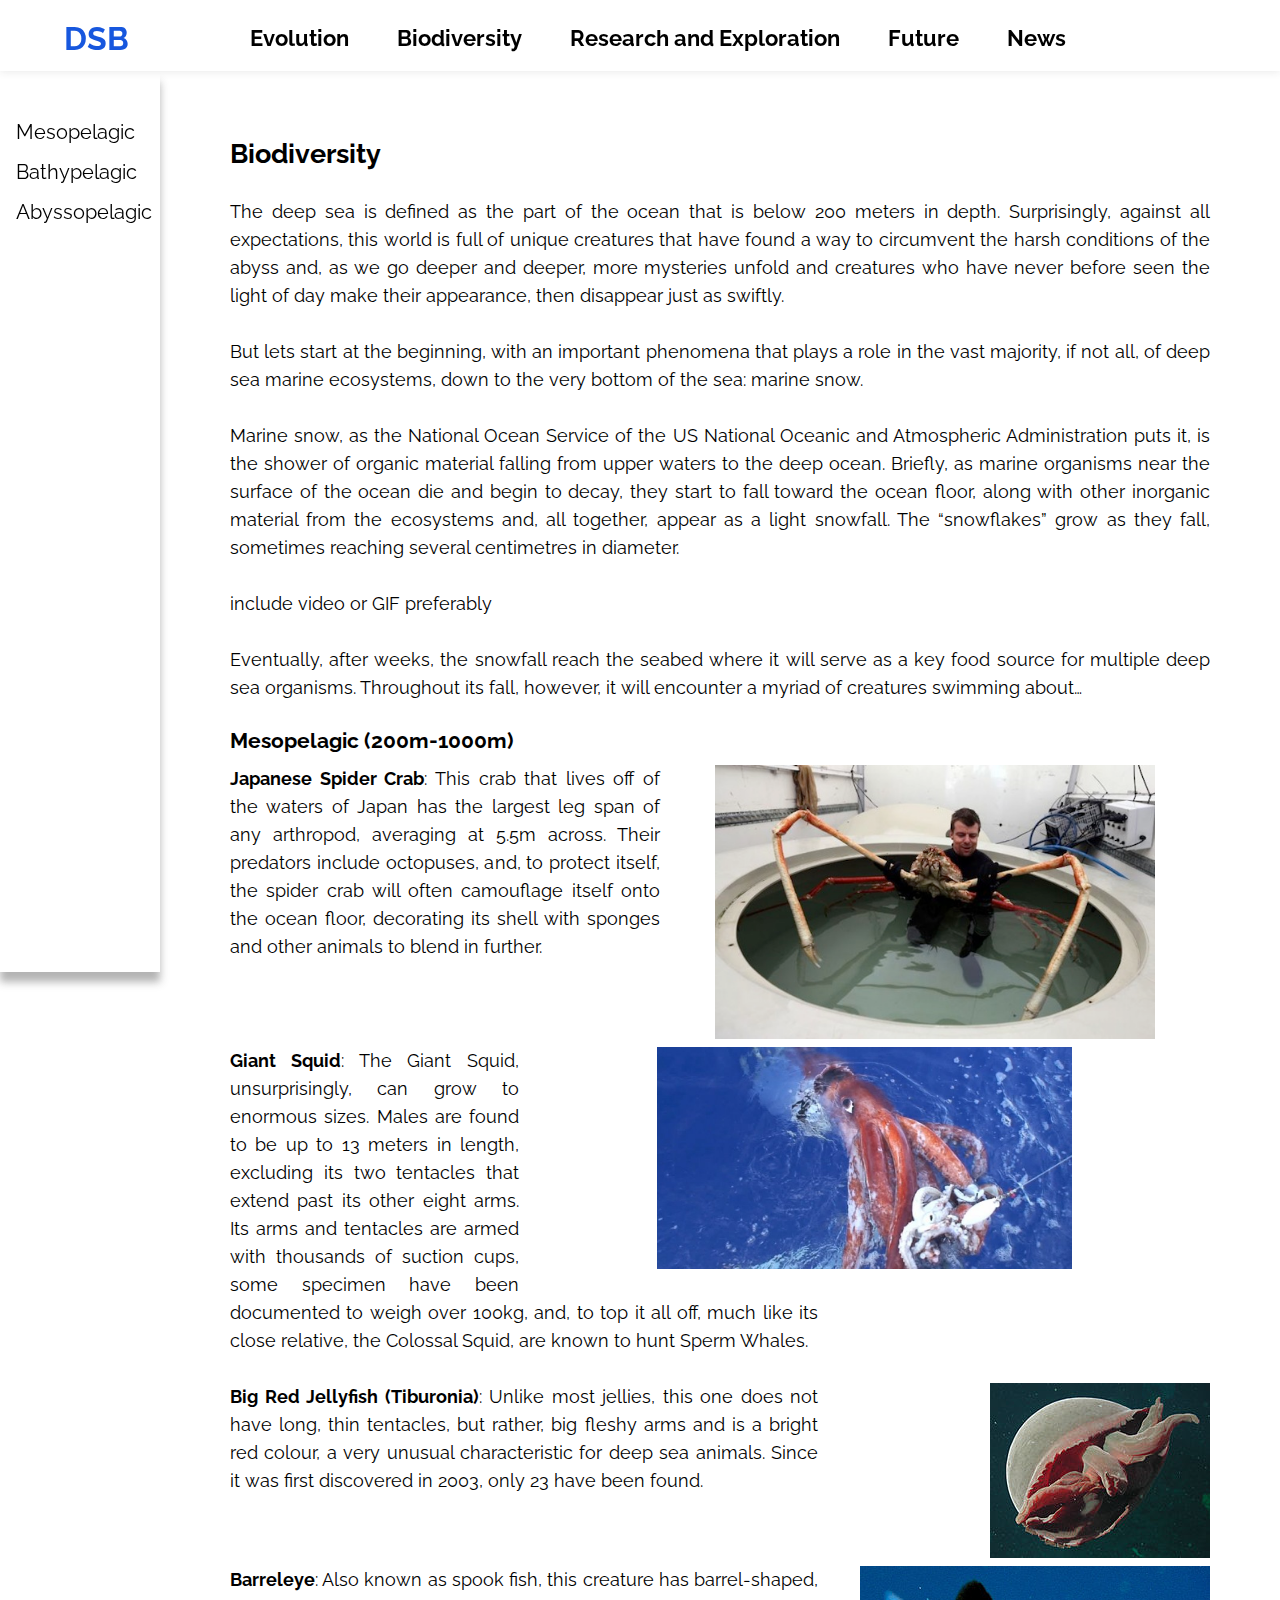
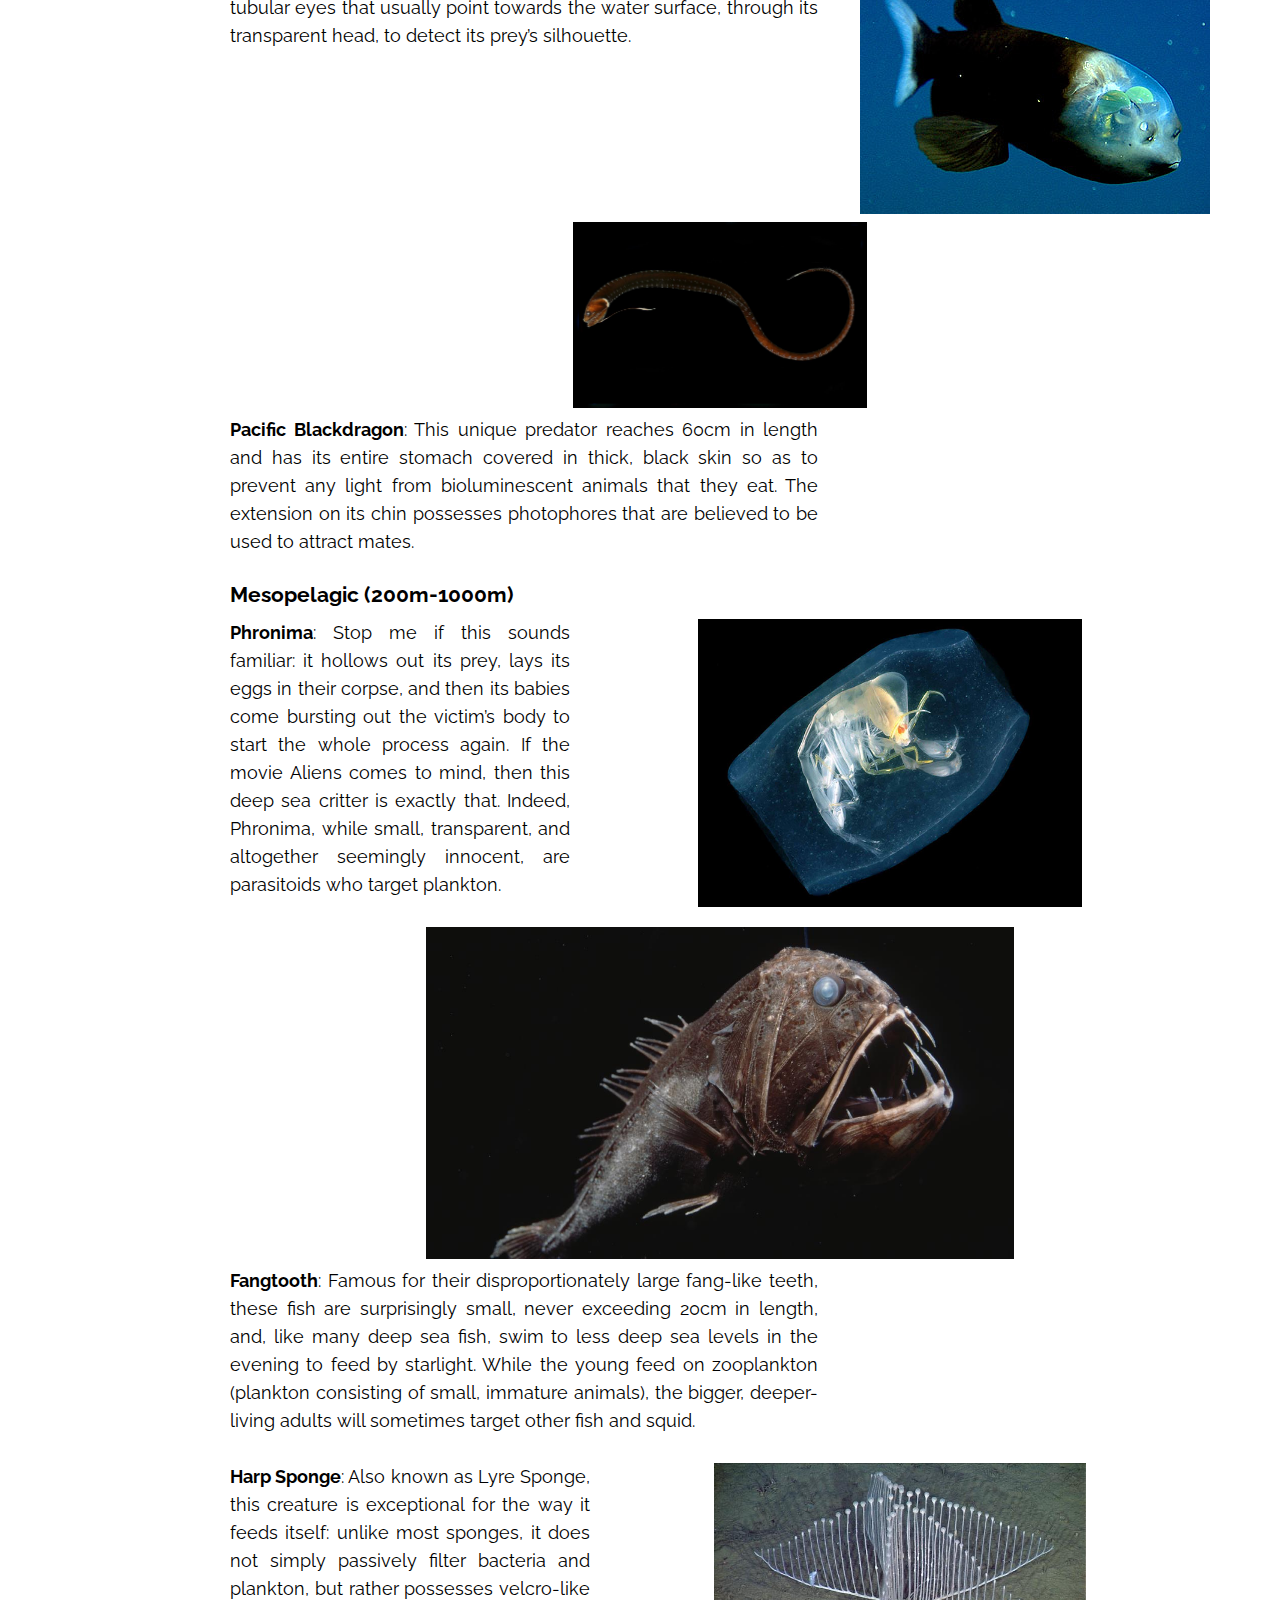
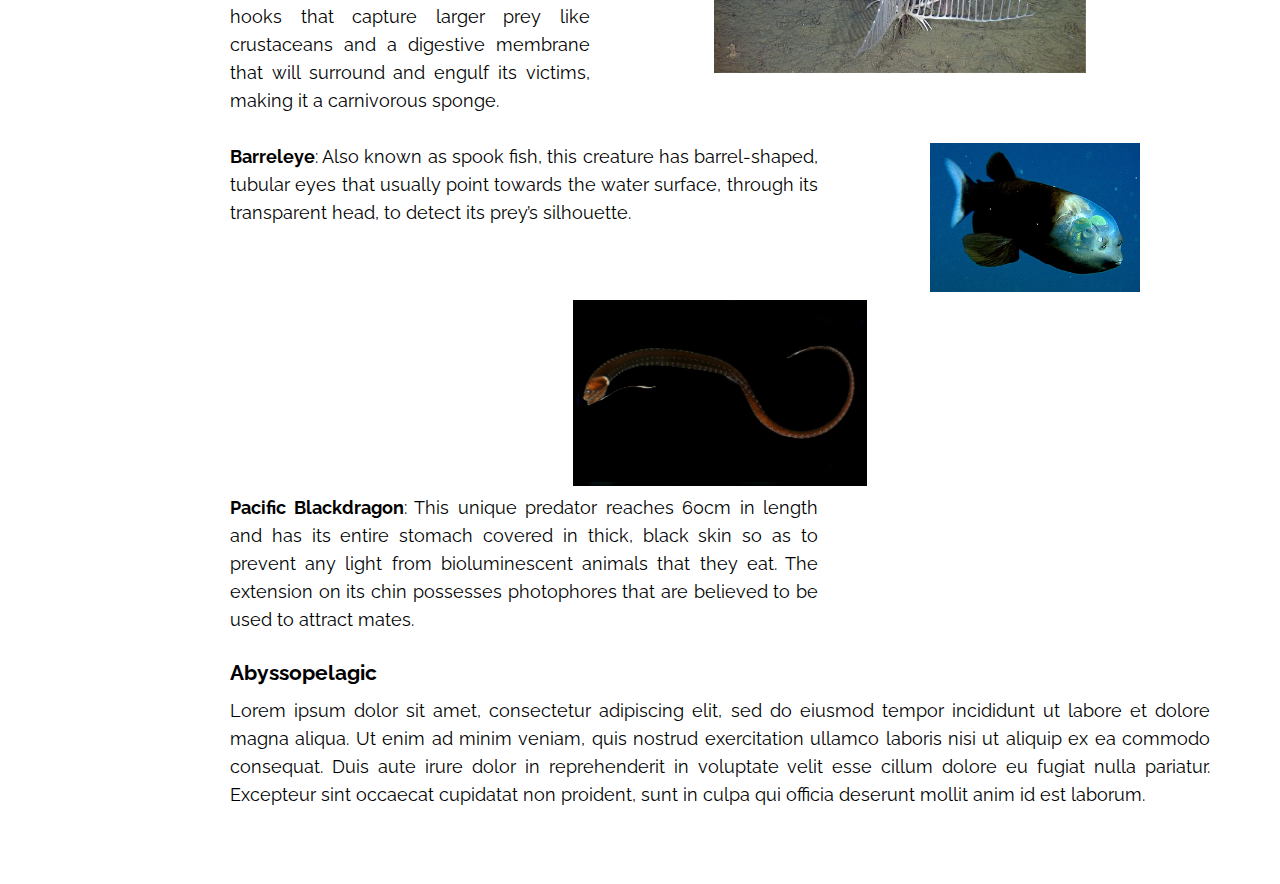
==== biod.html @ fdb51fa6 "Fix the width of the page content for Biodiversity" ====
<!doctype html>
<html>
  <head>
    <meta charset="utf-8"/>
    <link rel="stylesheet" href="styles/styles.css" />
    <script src="js/utilities.js"></script>
    <title>Biodiversity</title>
  </head>
  <body>
    <div class="default_tabs">
      <div class="inner">
        <header>
          <div class="default_title">
            <h1><a href="index.html">DSB</a></h1>
          </div>
          <nav>
            <ul class="header_elements">
              <li><a href="evolution.html">Evolution</a></li>
              <li><a href="biod.html">Biodiversity</a></li>
              <li><a href="research.html">Research and Exploration</a></li>
              <li><a href="future.html">Future</a></li>
              <li><a href="news.html">News</a></li>
            </ul>
          </nav>
        </header>
      </div>
    </div>
    <section class="page_content page_offset">
      <aside class="sidenav">
        <a href="#Mesopelagic">Mesopelagic</a>
        <a href="#Bathypelagic">Bathypelagic</a>
        <a href="#Abyssopelagic">Abyssopelagic</a>
      </aside>
      <article class="bubble">
        <div class="selected_title">
          <h2>Biodiversity</h2>
        </div>
        <p>
          The deep sea is defined as the part of the ocean that is below 200 meters
          in depth. Surprisingly, against all expectations, this world is full of
          unique creatures that have found a way to circumvent the harsh conditions
          of the abyss and, as we go deeper and deeper, more mysteries unfold and
          creatures who have never before seen the light of day make their appearance,
          then disappear just as swiftly.
        </p>
        <br />
        <p>
          But lets start at the beginning, with an important phenomena that plays
          a role in the vast majority, if not all, of deep sea marine ecosystems,
          down to the very bottom of the sea: marine snow.
        </p>
        <br />
        <p>
          Marine snow, as the National Ocean Service of the US National Oceanic and
          Atmospheric Administration puts it, is the shower of organic material
          falling from upper waters to the deep ocean. Briefly, as marine organisms
          near the surface of the ocean die and begin to decay, they start to fall
          toward the ocean floor, along with other inorganic material from the
          ecosystems and, all together, appear as a light snowfall. The “snowflakes”
          grow as they fall, sometimes reaching several centimetres in diameter.
        </p>
        <br />
        <p>
          include video or GIF preferably
        </p>
        <br />
        <p>
          Eventually, after weeks, the snowfall reach the seabed where it will
          serve as a key food source for multiple deep sea organisms. Throughout
          its fall, however, it will encounter a myriad of creatures swimming about…
        </p>
      </article>
      <article class="bubble">
        <h3 id="Mesopelagic">Mesopelagic (200m-1000m)</h3>
        <div>
          <figure class="img_right">
            <img src="content/Japanese_Spider_Crab1.jpg" alt="japanese spider crab" width="80%" height="80%"/>
          </figure>
          <p>
            <span class="animal_name">Japanese Spider Crab</span>: This crab that lives
            off of the waters of Japan has the largest leg span of any arthropod, averaging at 5.5m across. Their
            predators include octopuses, and, to protect itself, the spider crab will
            often camouflage itself onto the ocean floor, decorating its shell with
            sponges and other animals to blend in further.
          </p>
        </div>
        <br />
        <div class="clear_both">
          <figure class="img_right">
            <img src="content/Photo-3-full_0.jpg" alt="giant squid" width="60%" height="60%"/>
          </figure>
          <p>
            <span class="animal_name">Giant Squid</span>: The Giant Squid, unsurprisingly,
            can grow to enormous sizes. Males are found to be up to 13 meters in length, excluding its two tentacles
            that extend past its other eight arms. Its arms and tentacles are armed
            with thousands of suction cups, some specimen have been documented to weigh
            over 100kg, and, to top it all off, much like its close relative, the
            Colossal Squid, are known to hunt Sperm Whales.
          </p>
        </div>
        <br />
        <div class="clear_both">
          <figure class="img_right">
            <img src="content/220px-Tiburonia_granrojo-_noaa_expl0827.jpg" alt="big red jellyfish"/>
          </figure>
          <p>
            <span class="animal_name">Big Red Jellyfish (Tiburonia)</span>: Unlike most jellies,
            this one does not have long, thin tentacles, but rather, big fleshy arms and is a bright red colour,
            a very unusual characteristic for deep sea animals. Since it was first
            discovered in 2003, only 23 have been found.
          </p>
        </div>
        <br />
        <div class="clear_both">
          <figure class="img_right">
            <img src="content/barreleye1-350.jpg" alt="barreleye"/>
          </figure>
          <p>
            <span class="animal_name">Barreleye</span>: Also known as spook fish, this creature has barrel-shaped, tubular
            eyes that usually point towards the water surface, through its transparent
            head, to detect its prey’s silhouette.
          </p>
        </div>
        <br />
        <div class="clear_both">
          <figure class="img_right">
            <img src="content/blackdragon.jpg" alt="blackdragon" width="30%" height="30%"/>
          </figure>
          <p>
            <span class="animal_name">Pacific Blackdragon</span>: This unique predator reaches 60cm in length and has
            its entire stomach covered in thick, black skin so as to prevent any light
            from bioluminescent animals that they eat. The extension on its chin possesses
            photophores that are believed to be used to attract mates.
          </p>
        </div>
      </article>
      <article class="bubble clear_both">
        <h3 id="Mesopelagic">Mesopelagic (200m-1000m)</h3>
        <div>
          <figure class="img_right">
            <img src="content/pelagic-amphipod-phronima-008.jpg" alt="phronima" width="60%" height="60%"/>
          </figure>
          <p>
            <span class="animal_name">Phronima</span>: Stop me if this sounds familiar: it
            hollows out its prey, lays its eggs in their corpse, and then its babies come
            bursting out the victim’s body to start the whole process again. If the movie
            Aliens comes to mind, then this deep sea critter is exactly that. Indeed, Phronima,
            while small, transparent, and altogether seemingly innocent, are parasitoids who
            target plankton.
          </p>
        </div>
        <br />
        <div class="clear_both">
          <figure class="img_right">
            <img src="content/fangtooth.jpg" alt="fangtooth" width="60%" height="60%"/>
          </figure>
          <p>
            <span class="animal_name">Fangtooth</span>: Famous for their disproportionately large
            fang-like teeth, these fish are surprisingly small, never exceeding 20cm in length, and,
            like many deep sea fish, swim to less deep sea levels in the evening to feed by starlight.
            While the young feed on zooplankton (plankton consisting of small, immature animals), the
            bigger, deeper-living adults will sometimes target other fish and squid.
          </p>
        </div>
        <br />
        <div class="clear_both">
          <figure class="img_right">
            <img src="content/07-chondrocladia-lyra-d-39740656.jpg" alt="harp sponge" width="60%" height="60%"/>
          </figure>
          <p>
            <span class="animal_name">Harp Sponge</span>: Also known as Lyre Sponge, this creature
            is exceptional for the way it feeds itself: unlike most sponges, it does not simply passively
            filter bacteria and plankton, but rather possesses velcro-like hooks that capture larger prey
            like crustaceans and a digestive membrane that will surround and engulf its victims, making
            it a carnivorous sponge.
          </p>
        </div>
        <br />
        <div class="clear_both">
          <figure class="img_right">
            <img src="content/barreleye1-350.jpg" alt="barreleye" width="60%" height="60%"/>
          </figure>
          <p>
            <span class="animal_name">Barreleye</span>: Also known as spook fish, this creature has barrel-shaped, tubular
            eyes that usually point towards the water surface, through its transparent
            head, to detect its prey’s silhouette.
          </p>
        </div>
        <br />
        <div class="clear_both">
          <figure class="img_right">
            <img src="content/blackdragon.jpg" alt="blackdragon" width="30%" height="30%"/>
          </figure>
          <p>
            <span class="animal_name">Pacific Blackdragon</span>: This unique predator reaches 60cm in length and has
            its entire stomach covered in thick, black skin so as to prevent any light
            from bioluminescent animals that they eat. The extension on its chin possesses
            photophores that are believed to be used to attract mates.
          </p>
        </div>
      </article>
      <article class="bubble">
        <h3 id="Abyssopelagic">Abyssopelagic</h3>
        <p>
          Lorem ipsum dolor sit amet, consectetur adipiscing elit, sed do eiusmod
          tempor incididunt ut labore et dolore magna aliqua. Ut enim ad minim veniam,
          quis nostrud exercitation ullamco laboris nisi ut aliquip ex ea commodo
          consequat. Duis aute irure dolor in reprehenderit in voluptate velit esse
          cillum dolore eu fugiat nulla pariatur. Excepteur sint occaecat cupidatat
          non proident, sunt in culpa qui officia deserunt mollit anim id est laborum.
        </p>
      </article>
    </section>
  </body>
</html>
---- styles/styles.css ----
@import url('https://fonts.googleapis.com/css?family=Raleway');
@import url('https://fonts.googleapis.com/css?family=Oswald');
@import url('https://fonts.googleapis.com/css?family=Gaegu');
/* Style sheet for index.html */
/* Should we use this selector? */
* {
  box-sizing: border-box;
  margin: 0;
  padding: 0;
}

article,aside,details,figcaption,figure,
footer,header,hgroup,menu,nav,section {
   display:block;
}

html, body {
  height: 100%;
}

body {
  min-height: 100%;
  /*linear gradient for illusion of sea color*/

}

.intro {
  height: 800px;
  width: 100%;
  background-image: url("../content/ocean.jpg");
  background-size: cover;
}

.inner {
  padding: 20px 5%;
}

header {
  text-align: center;
  width: 100%;
}

nav li {
  display: inline;
  list-style: none;
  margin-right: 30px;
  font-family: Raleway;
  font-weight: bolder;
  font-size: 22px;
}

nav li a:visited {
  color: #000000;
}

nav li a {
  text-decoration: none;
  color: #000000;
  padding: 0 7px;
}

nav li a:hover {
  color: #1757de;
}

.content {
  text-align: center;
  height: 30%;
}

.content h1 {
  margin-left: auto;
  margin-right: auto;
  /*margin-top: 515px;*/
  font-size: 60px;
  font-family: Oswald;
  color: #f2f2f2;
  border: 5px solid #f2f2f2;
  box-sizing: border-box;
  border-radius: 20px;
  width: 600px;
  padding-bottom: 10px;
}

.title {
  margin-top: 500px;
}

.page_content {
  line-height: 28px;
  font-size: 18px;
  font-family: Raleway;
  max-width: 1020px;
  min-width: 500px;
  width: 80%;
  padding: 50px 20px;
  top: 10%;
  position: relative;
  z-index: 1;
}

.page_middle {
  margin-left: auto;
  margin-right: auto;
}

.page_offset {
  margin-left: auto;
  margin-right: auto;
  left: 80px;
}

header nav {
  padding-top: 5px;
}

.slide_button {
  font-size: 32px;
  font-family: Gaegu;
  background: none;
  border: none;
  padding: 3px;
}

#current_img {
  height: 400px;
  position: relative;
  text-align: center;
  margin-bottom: 20px;
  margin-top: 50px;
}

#slide_button_wrapper {
  position: relative;
  text-align: center;
  margin-bottom: 20px;
}

#lorem {
  float: left;
  width: 62%;
  padding-right: 50px;
}

#img_placeholder {
  float: left;
}

#img_placeholder img {
  width: 200px;
  height: 200px;
}

#shark_article {
  float: left;
  margin-bottom: 50px;
}


.clear_line {
  clear: both;
  margin-top: 50px;
  margin-bottom: 20px;
}

.column {
  float: left;
  width: 30%;
  margin: 10px 10px 20px 10px;
}

footer {
  background-color: blue;
  background-color: rgba(10, 89, 136, 0.85);
  clear: both;
  color: white;
  margin-top: 50px;
  padding-bottom: 30px;
  padding-top: 30px;
  text-align: center;
}

.default_tabs {
  /*Gradients*/
  /*background: linear-gradient(141deg, #0fb8ad 0%, #1fc8db 51%, #2cb5e8 75%);*/
  /*background: linear-gradient(to bottom right, #0f9dbe, #163db9);*/
  box-shadow: 0 1px 8px rgba(51,51,51,0.1);
  overflow: hidden;
  background-color: #ffffff;
  position: fixed; /* Set the navbar to fixed position */
  top: 0; /* Position the navbar at the top of the page */
  width: 100%;
  z-index: 2;
}

.default_title {
  float: left
}

.default_title a {
  font-family: Raleway;
  color: #1757de;
  text-decoration: none;
}

.selected_title {
  padding-bottom: 30px;
}

.bubble {
  padding-bottom: 25px;
}

.bubble figure {
  text-align: center;
}

.bubble p {
  text-align: justify;
}

.img_bubble_3 {
  width: 33.33%;
}

.img_bubble {
  display: inline;
  padding-left: 30px;
}

.img_bubble img {
  padding-top: 15px;
}

.img_bubble_2 {
  width: 50%;
}

.images_container {
  width: 100%;
  margin-top: 20px;
  margin-bottom: 40px;
  text-align: center;
}

div.clear_both p {
  width: 60%;
}

.img_right {
  float: right;
}

.clear_both {
  clear: both;
}

.first_img_left {
  margin-left: 20%;
}

.img_wide {
  width: 100%;
  position: absolute;
  left: 0;
  height: 90%;
  min-height: 600px;
  min-width: 800px;
  margin-bottom: 150px;
  margin-top: 30px;
}

.sidenav {
  height: 100%; /* Full-height: remove this if you want "auto" height */
  width: 160px; /* Set the width of the sidebar */
  position: fixed; /* Fixed Sidebar (stay in place on scroll) */
  z-index: 0; /* Stay on top */
  top: 8%; /* Stay at the top */
  left: 0;
  overflow-x: hidden; /* Disable horizontal scroll */
  padding-top: 40px;
  box-shadow: 0 10px 8px rgba(51, 51, 51, 0.37);

}

.sidenav a {
    padding: 6px 8px 6px 16px;
    text-decoration: none;
    font-size: 20px;
    color: #000000;
    display: block;
    font-family: Raleway;
}

/* When you mouse over the navigation links, change their color */
.sidenav a:hover {
    color: #1757de;
}

/* On smaller screens, where height is less than 450px, change the style of the sidebar (less padding and a smaller font size) */
@media screen and (max-height: 450px) {
    .sidenav {padding-top: 15px;}
    .sidenav a {font-size: 18px;}
}

.bubble ul {
  padding-top: 10px;
  padding-left: 50px;
}

.bubble h3 {
  padding-bottom: 10px;
}

.animal_name {
  font-weight: bold;
}

.news_box {
  /*TODO*/
}

figcaption {
  font-size: 14px;
  text-align: center;
}
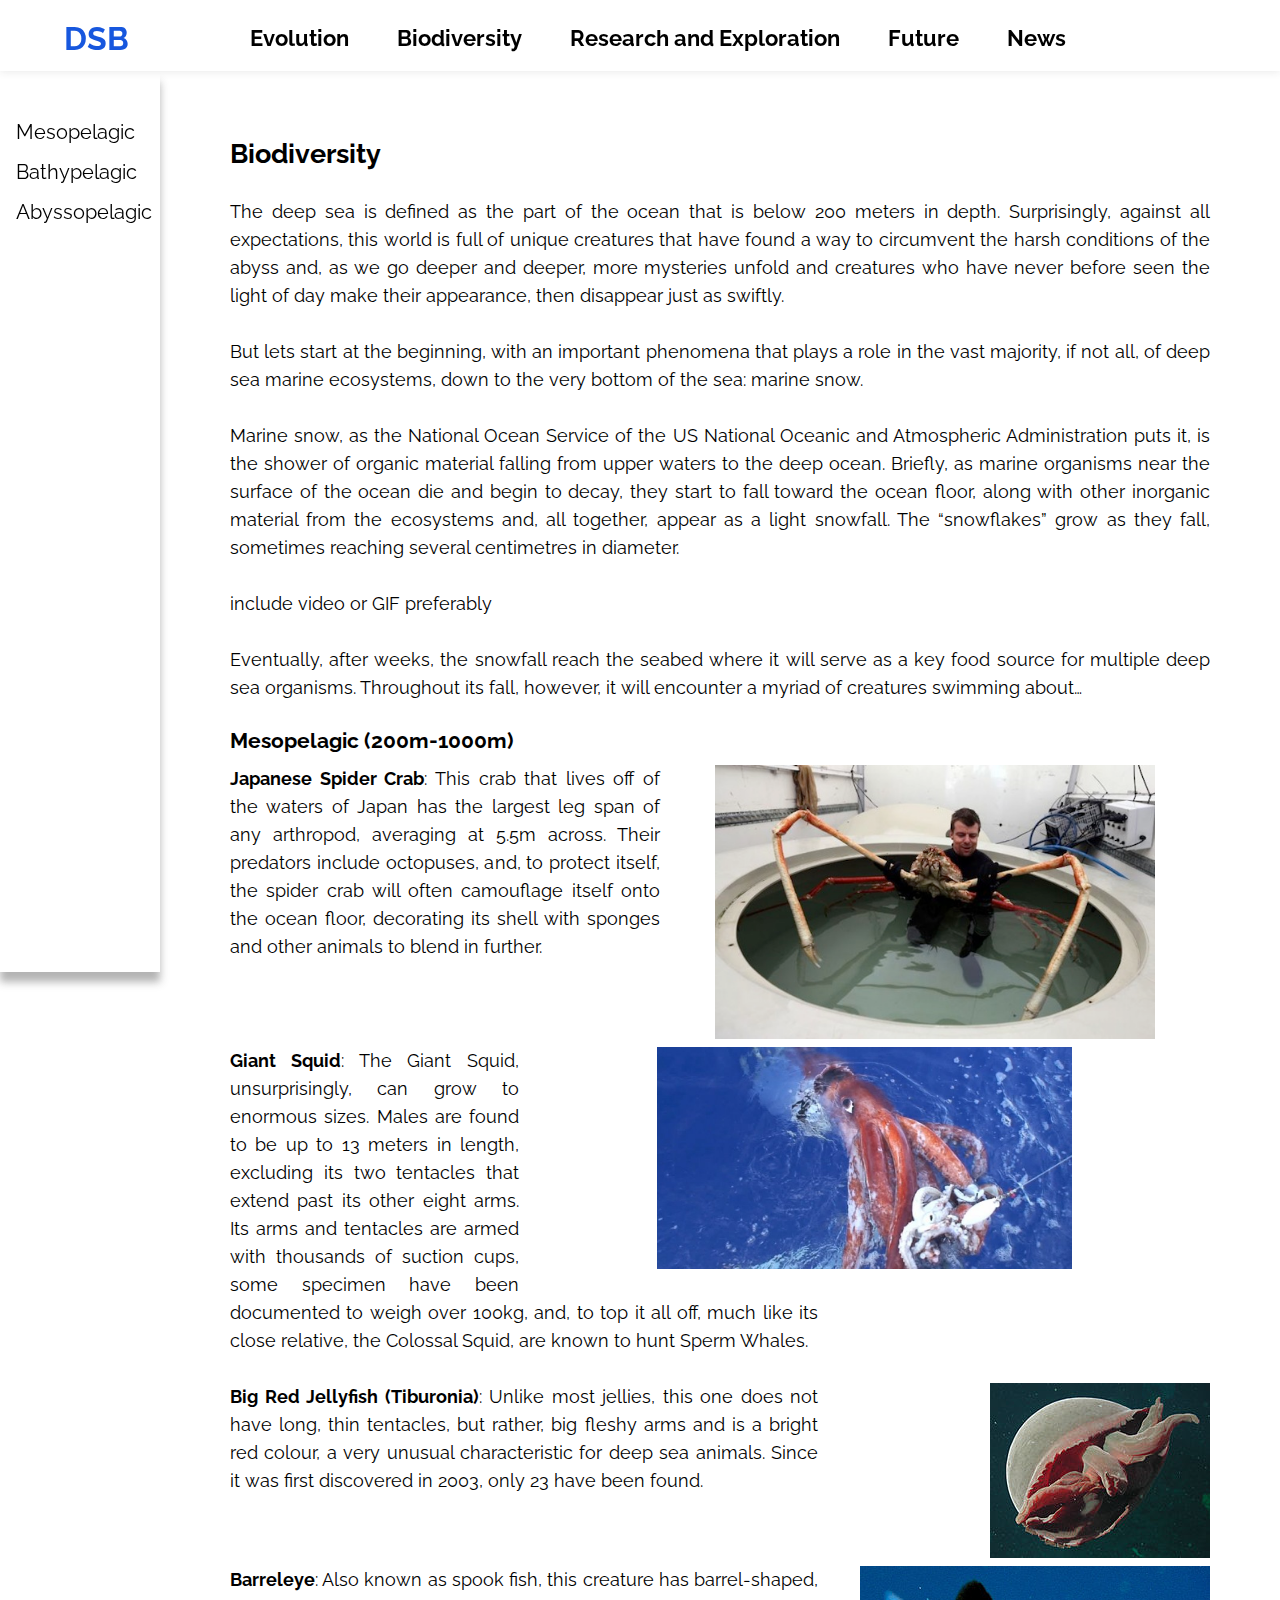
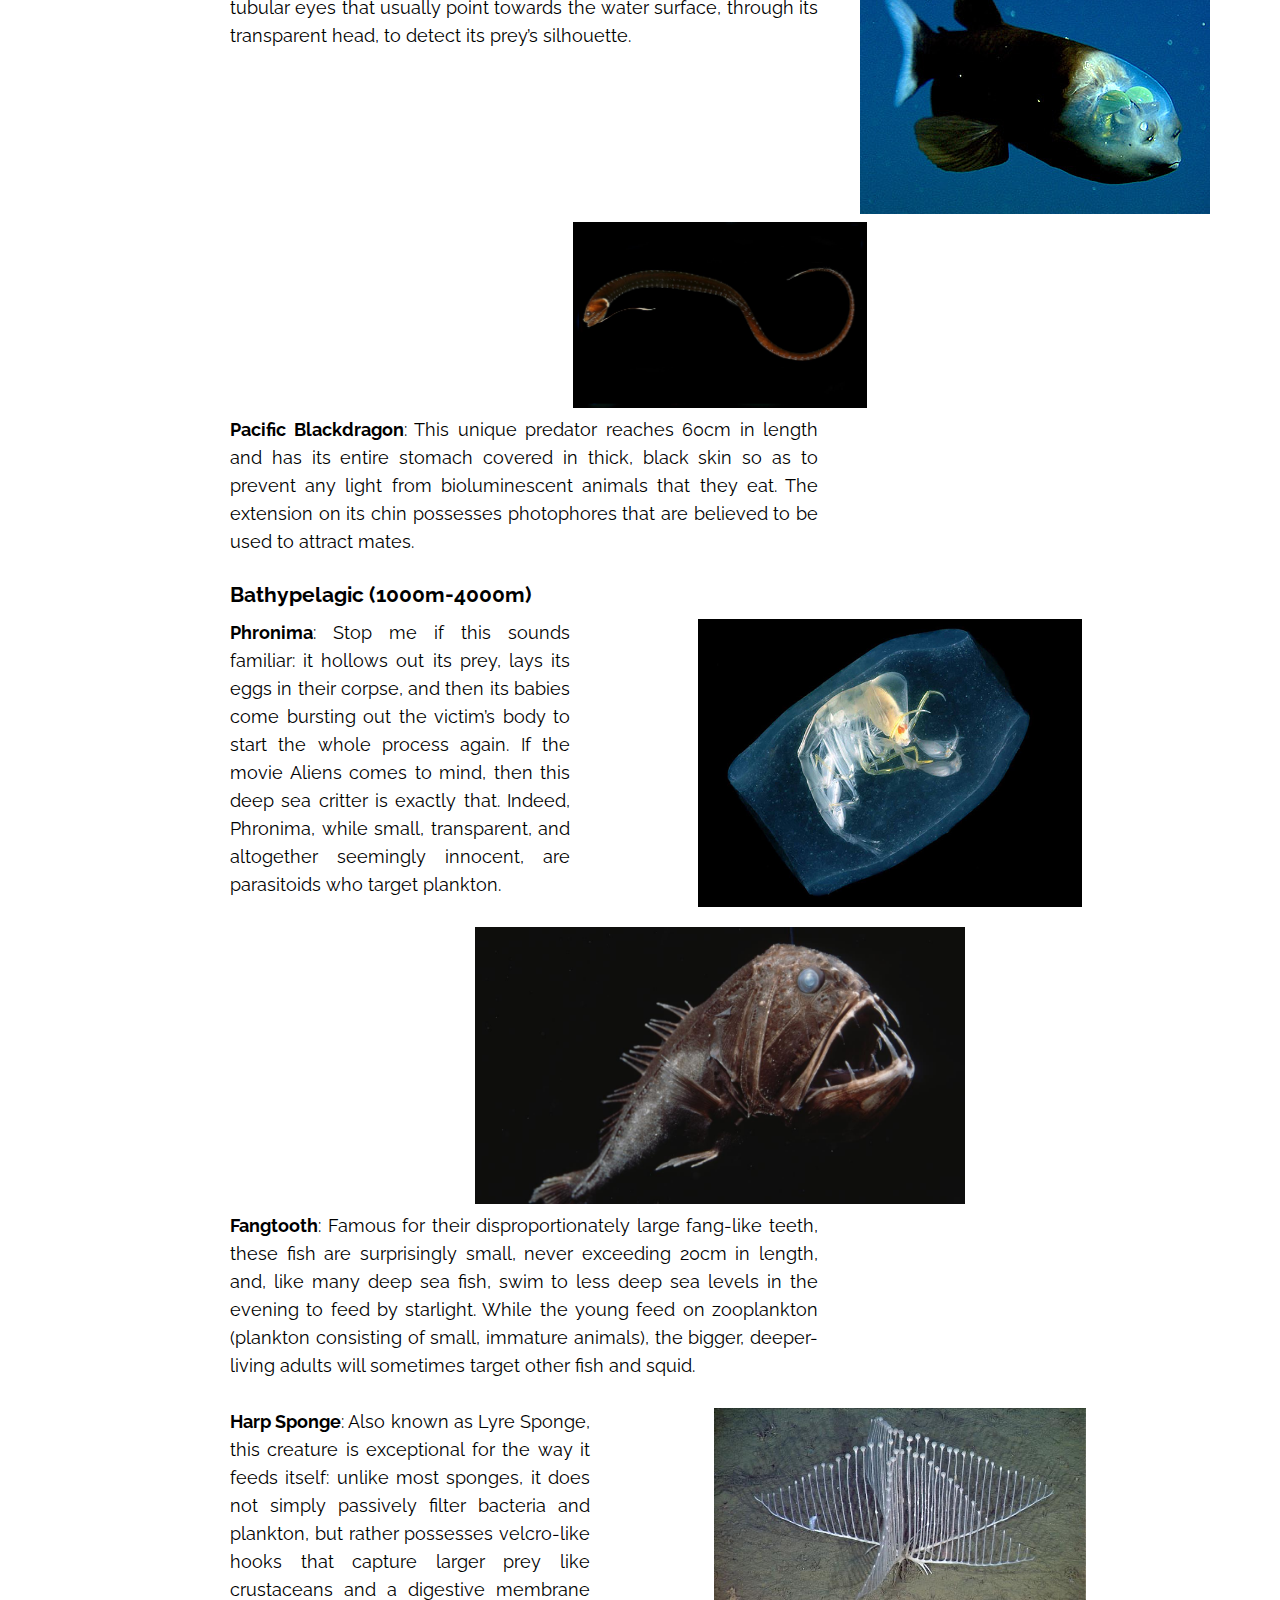
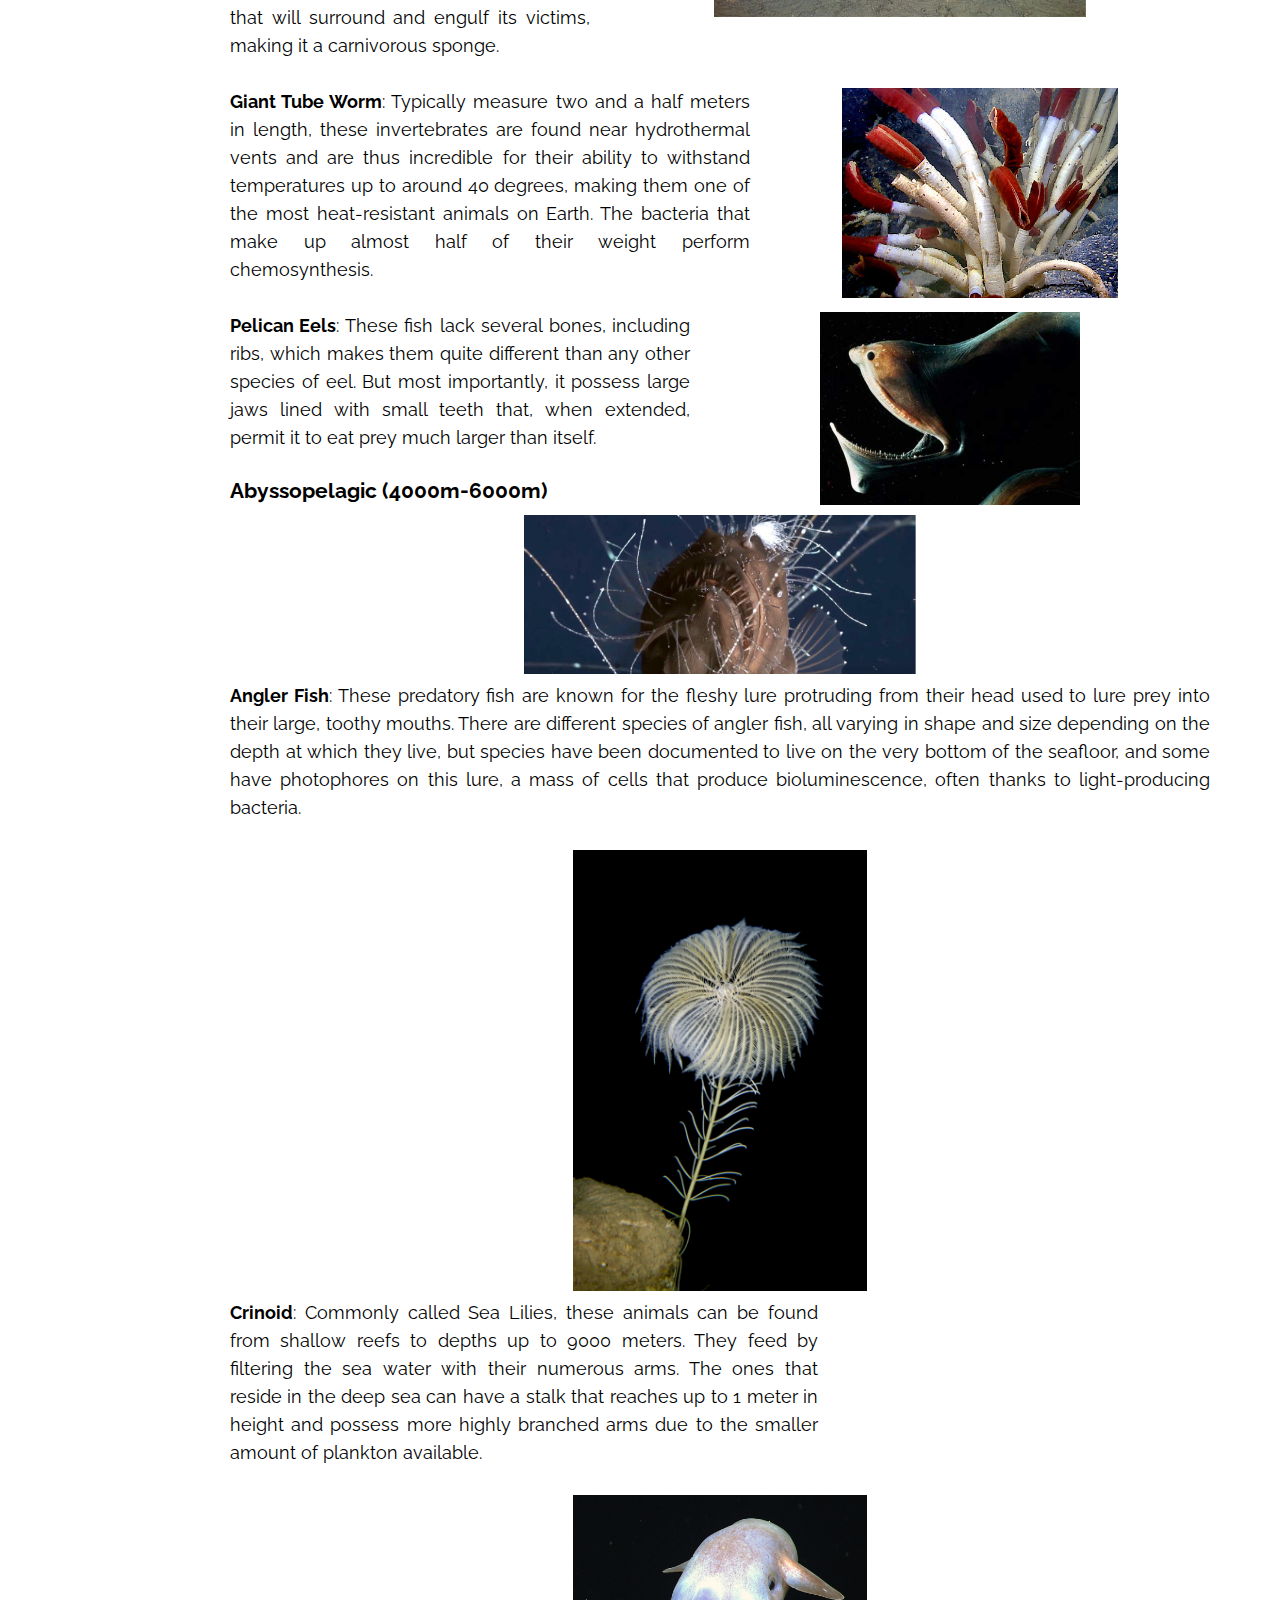
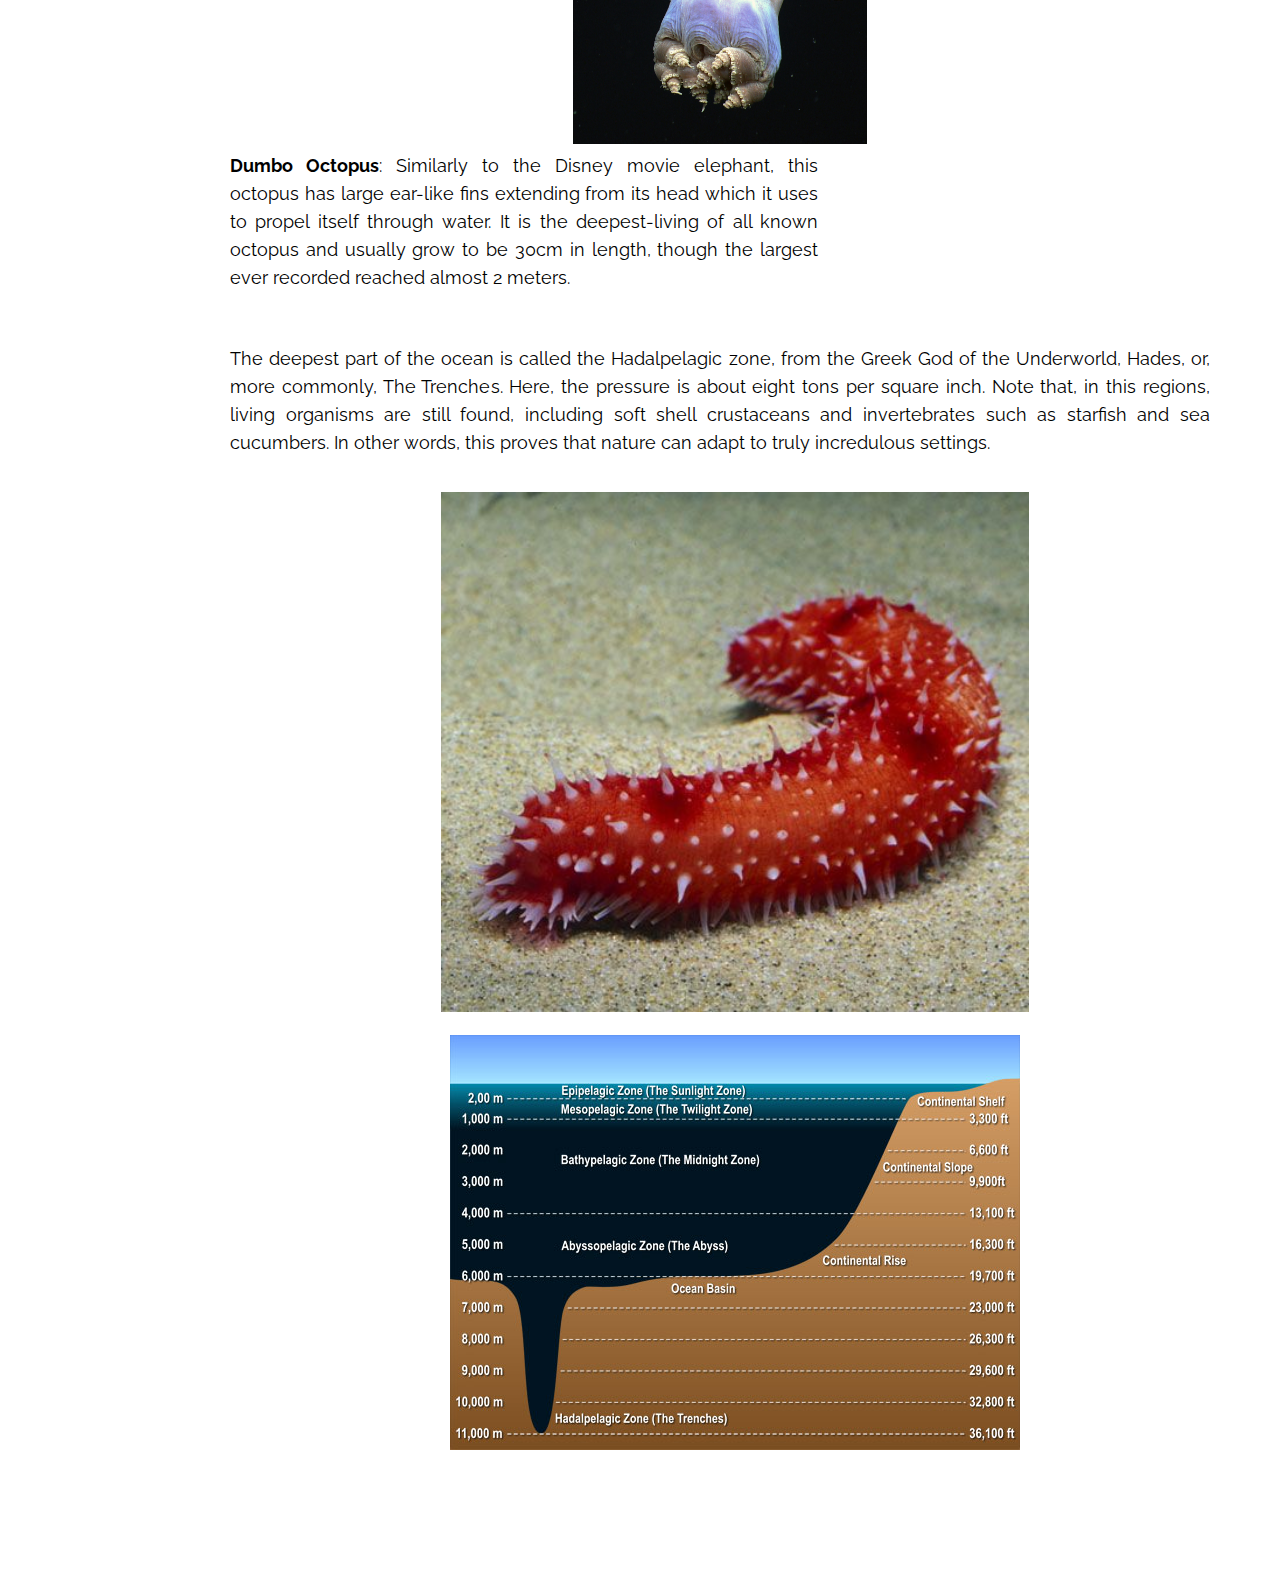
==== commit 3ac6e7a4: "Add rest of the content for the biodiversity page" ====
--- a/biod.html
+++ b/biod.html
@@ -135,7 +135,7 @@
         </div>
       </article>
       <article class="bubble clear_both">
-        <h3 id="Mesopelagic">Mesopelagic (200m-1000m)</h3>
+        <h3 id="Bathypelagic">Bathypelagic (1000m-4000m)</h3>
         <div>
           <figure class="img_right">
             <img src="content/pelagic-amphipod-phronima-008.jpg" alt="phronima" width="60%" height="60%"/>
@@ -152,7 +152,7 @@
         <br />
         <div class="clear_both">
           <figure class="img_right">
-            <img src="content/fangtooth.jpg" alt="fangtooth" width="60%" height="60%"/>
+            <img src="content/fangtooth.jpg" alt="fangtooth" width="50%" height="50%"/>
           </figure>
           <p>
             <span class="animal_name">Fangtooth</span>: Famous for their disproportionately large
@@ -178,37 +178,90 @@
         <br />
         <div class="clear_both">
           <figure class="img_right">
-            <img src="content/barreleye1-350.jpg" alt="barreleye" width="60%" height="60%"/>
-          </figure>
-          <p>
-            <span class="animal_name">Barreleye</span>: Also known as spook fish, this creature has barrel-shaped, tubular
-            eyes that usually point towards the water surface, through its transparent
-            head, to detect its prey’s silhouette.
-          </p>
-        </div>
-        <br />
-        <div class="clear_both">
-          <figure class="img_right">
-            <img src="content/blackdragon.jpg" alt="blackdragon" width="30%" height="30%"/>
-          </figure>
-          <p>
-            <span class="animal_name">Pacific Blackdragon</span>: This unique predator reaches 60cm in length and has
-            its entire stomach covered in thick, black skin so as to prevent any light
-            from bioluminescent animals that they eat. The extension on its chin possesses
-            photophores that are believed to be used to attract mates.
-          </p>
-        </div>
-      </article>
-      <article class="bubble">
-        <h3 id="Abyssopelagic">Abyssopelagic</h3>
-        <p>
-          Lorem ipsum dolor sit amet, consectetur adipiscing elit, sed do eiusmod
-          tempor incididunt ut labore et dolore magna aliqua. Ut enim ad minim veniam,
-          quis nostrud exercitation ullamco laboris nisi ut aliquip ex ea commodo
-          consequat. Duis aute irure dolor in reprehenderit in voluptate velit esse
-          cillum dolore eu fugiat nulla pariatur. Excepteur sint occaecat cupidatat
-          non proident, sunt in culpa qui officia deserunt mollit anim id est laborum.
-        </p>
+            <img src="content/sea-gallery-08-20-se32.jpg" alt="giant tube worm" width="60%" height="60%"/>
+          </figure>
+          <p>
+            <span class="animal_name">Giant Tube Worm</span>: Typically measure two and a half meters
+            in length, these invertebrates are found near hydrothermal vents and are thus incredible
+            for their ability to withstand temperatures up to around 40 degrees, making them one of
+            the most heat-resistant animals on Earth. The bacteria that make up almost half of their
+            weight perform chemosynthesis.
+          </p>
+        </div>
+        <br />
+        <div class="clear_both">
+          <figure class="img_right">
+            <img src="content/gulper-eel-dark-deep.jpg" alt="Pelican Eel" width="50%" height="50%"/>
+          </figure>
+          <p>
+            <span class="animal_name">Pelican Eels</span>: These fish lack several bones, including
+            ribs, which makes them quite different than any other species of eel. But most importantly,
+            it possess large jaws lined with small teeth that, when extended, permit it to eat prey much
+            larger than itself.
+          </p>
+        </div>
+      </article>
+      <article class="bubble">
+        <h3 id="Abyssopelagic">Abyssopelagic (4000m-6000m)</h3>
+        <div>
+          <figure class="img_right">
+            <img src="content/up-close-angler-fish-croppedandlightened_1024.jpg" alt="angler fish"
+              width="40%" height="40%"/>
+          </figure>
+          <p>
+            <span class="animal_name">Angler Fish</span>: These predatory fish are known for the fleshy
+            lure protruding from their head used to lure prey into their large, toothy mouths. There are
+            different species of angler fish, all varying in shape and size depending on the depth at
+            which they live, but species have been documented to live on the very bottom of the seafloor,
+            and some have photophores on this lure, a mass of cells that produce bioluminescence, often
+            thanks to light-producing bacteria.
+          </p>
+        </div>
+        <br />
+        <div class="clear_both">
+          <figure class="img_right">
+            <img src="content/sealily.jpg" alt="Crinoid" width="30%" height="30%"/>
+          </figure>
+          <p>
+            <span class="animal_name">Crinoid</span>: Commonly called Sea Lilies, these animals can be found from shallow
+            reefs to depths up to 9000 meters. They feed by filtering the sea water with their numerous
+            arms. The ones that reside in the deep sea can have a stalk that reaches up to 1 meter in height
+            and possess more highly branched arms due to the smaller amount of plankton available.
+          </p>
+        </div>
+        <br />
+        <div class="clear_both">
+          <figure class="img_right">
+            <img src="content/Dumbo-hires_(cropped).jpg" alt="Dumbo Octopus" width="30%" height="30%"/>
+          </figure>
+          <p>
+            <span class="animal_name">Dumbo Octopus</span>: Similarly to the Disney movie
+            elephant, this octopus has large ear-like fins extending from its head which it
+            uses to propel itself through water. It is the deepest-living of all known octopus
+            and usually grow to be 30cm in length, though the largest ever recorded reached
+            almost 2 meters.
+          </p>
+        </div>
+        <br />
+      </article>
+      <article class="bubble">
+        <p>
+          The deepest part of the ocean is called the Hadalpelagic zone, from the Greek
+          God of the Underworld, Hades, or, more commonly, The Trenches. Here, the pressure
+          is about eight tons per square inch. Note that, in this regions, living organisms
+          are still found, including  soft shell crustaceans and invertebrates such as starfish
+          and sea cucumbers. In other words, this proves that nature can adapt to truly
+          incredulous settings.
+        </p>
+        <section class="images_container">
+          <figure class="img_bubble img_bubble_2">
+            <img src="content/Johnsons_MBAF2_504_446_80auto.jpg" alt="sea cucumber"
+              height="60%" width="60%"/>
+          </figure>
+          <figure class="img_bubble img_bubble_2">
+            <img src="content/ocean-layers-diagram.jpg" alt="diagram of the sea depths"/>
+          </figure>
+        </section>
       </article>
     </section>
   </body>
--- a/styles/styles.css
+++ b/styles/styles.css
@@ -114,6 +114,11 @@
   padding-top: 5px;
 }
 
+
+
+/**
+ * PLace holder stuff
+
 .slide_button {
   font-size: 32px;
   font-family: Gaegu;
@@ -157,11 +162,14 @@
 }
 
 
+
 .clear_line {
   clear: both;
   margin-top: 50px;
   margin-bottom: 20px;
 }
+
+*/
 
 .column {
   float: left;
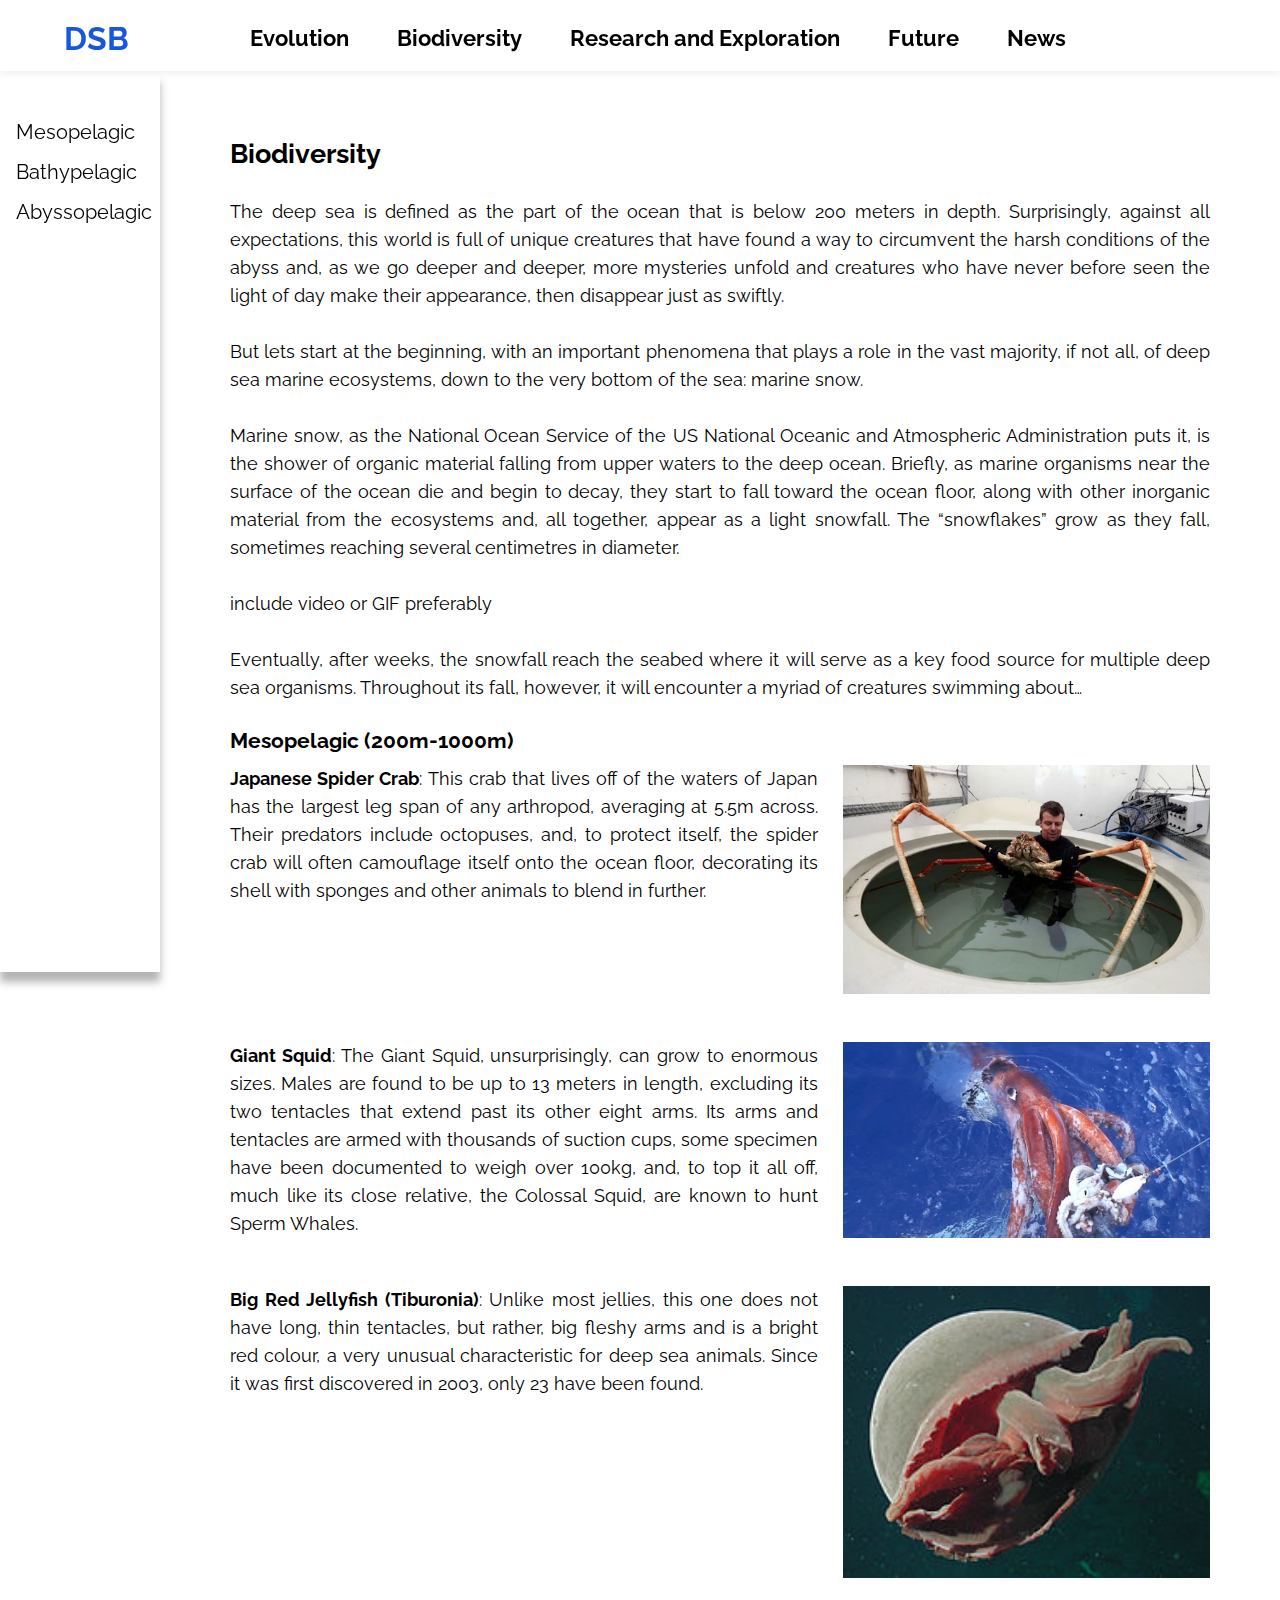
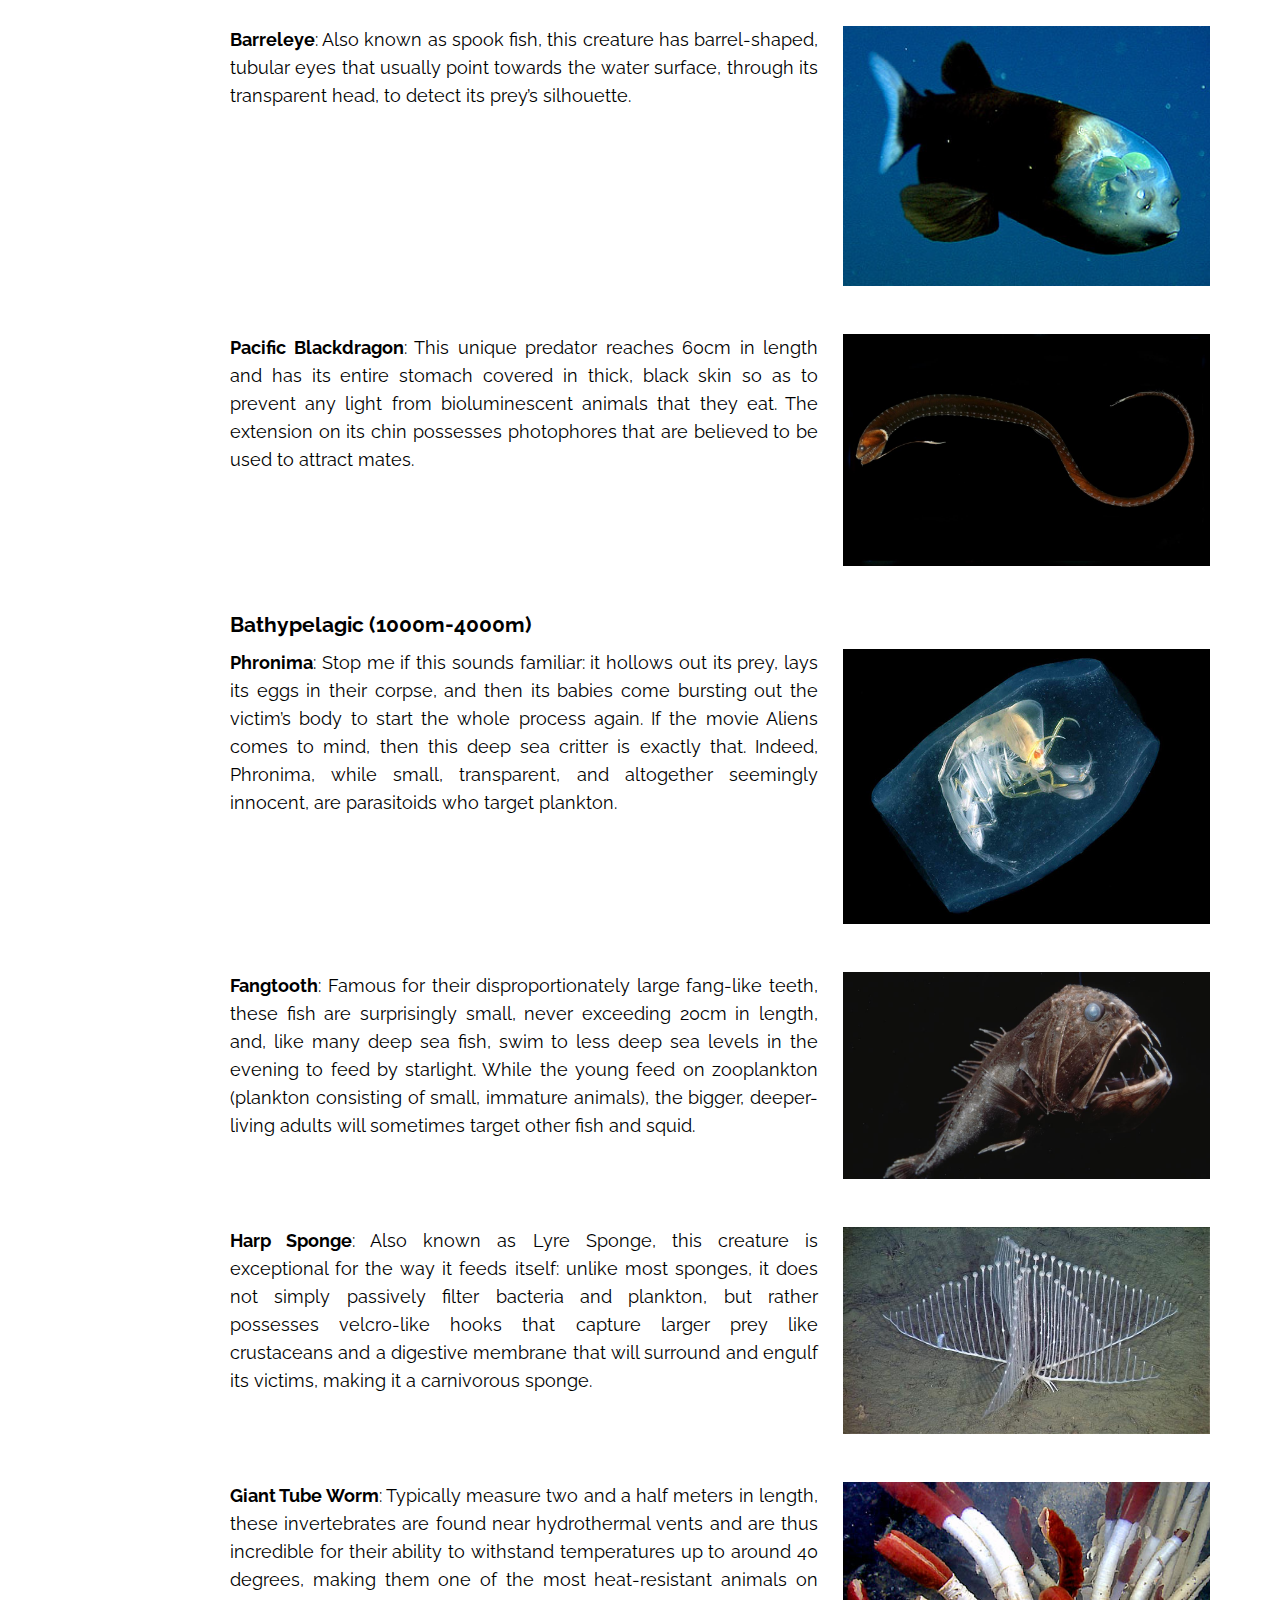
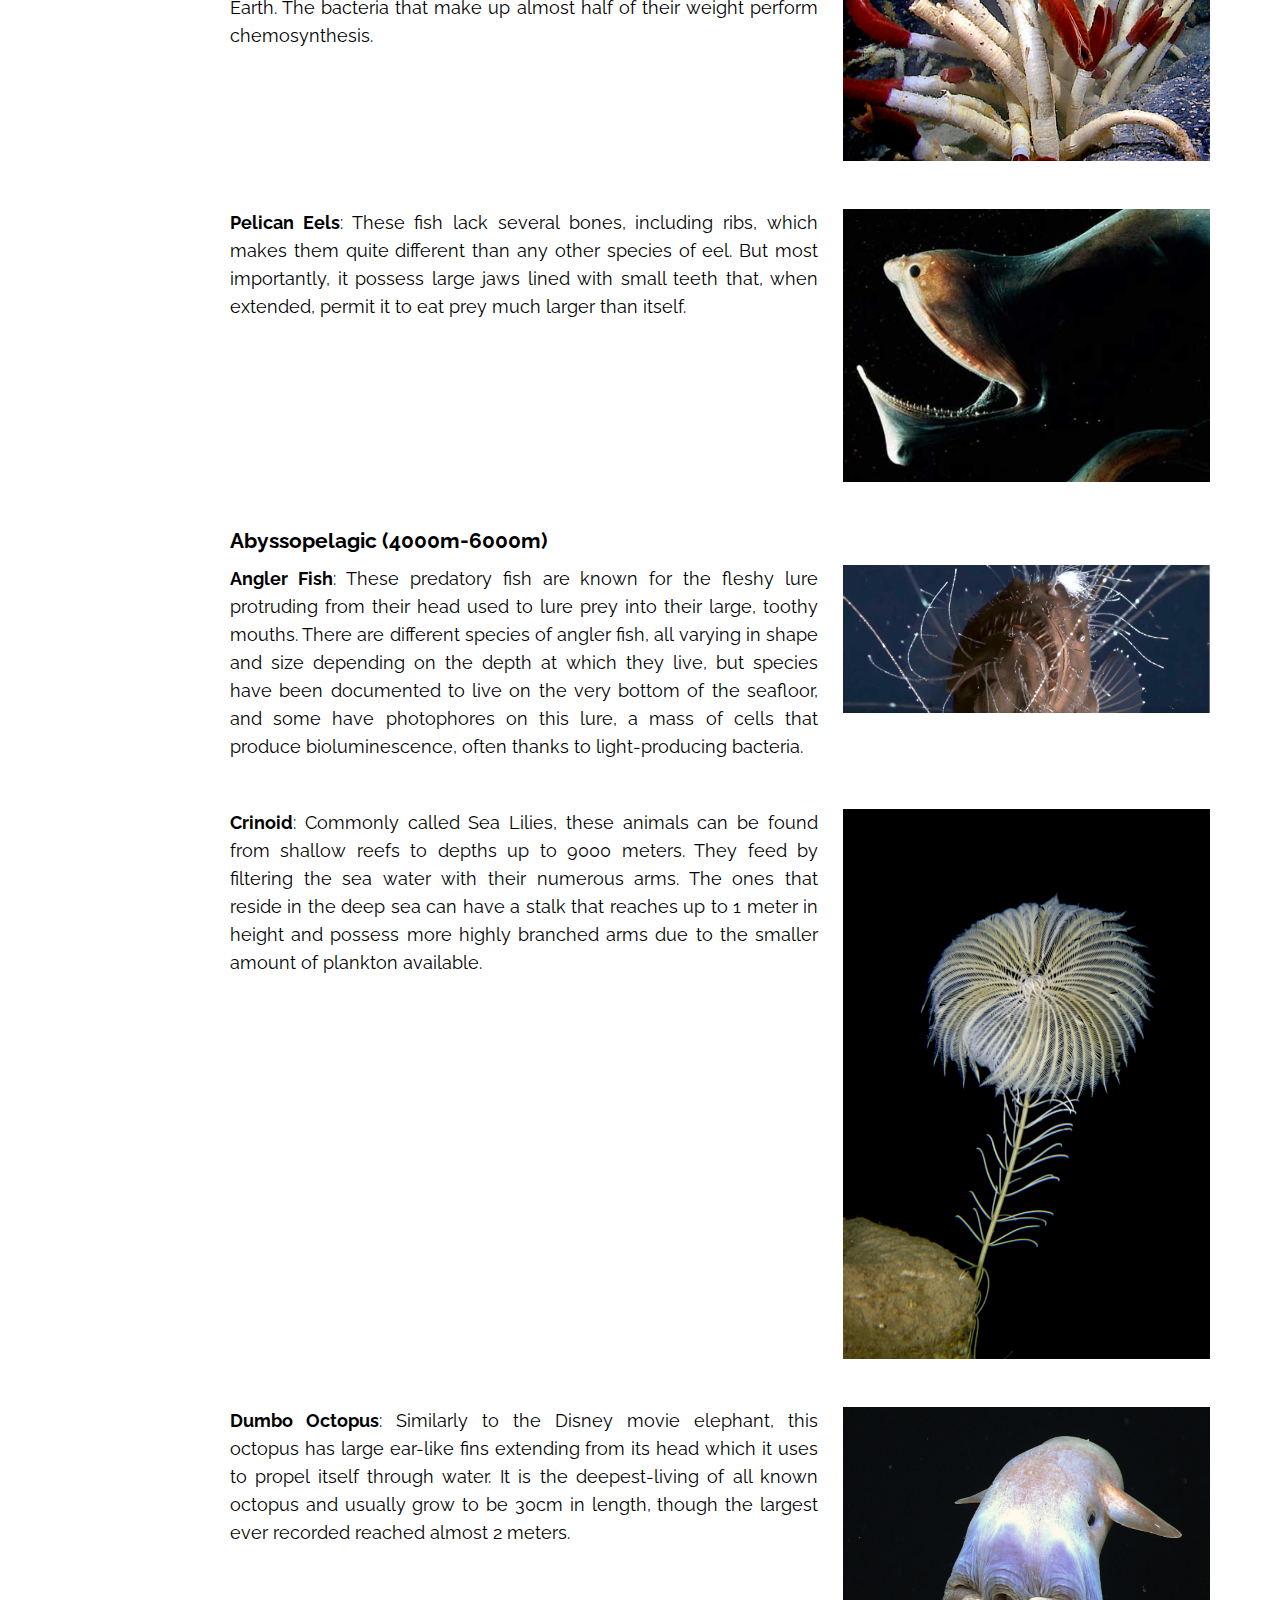
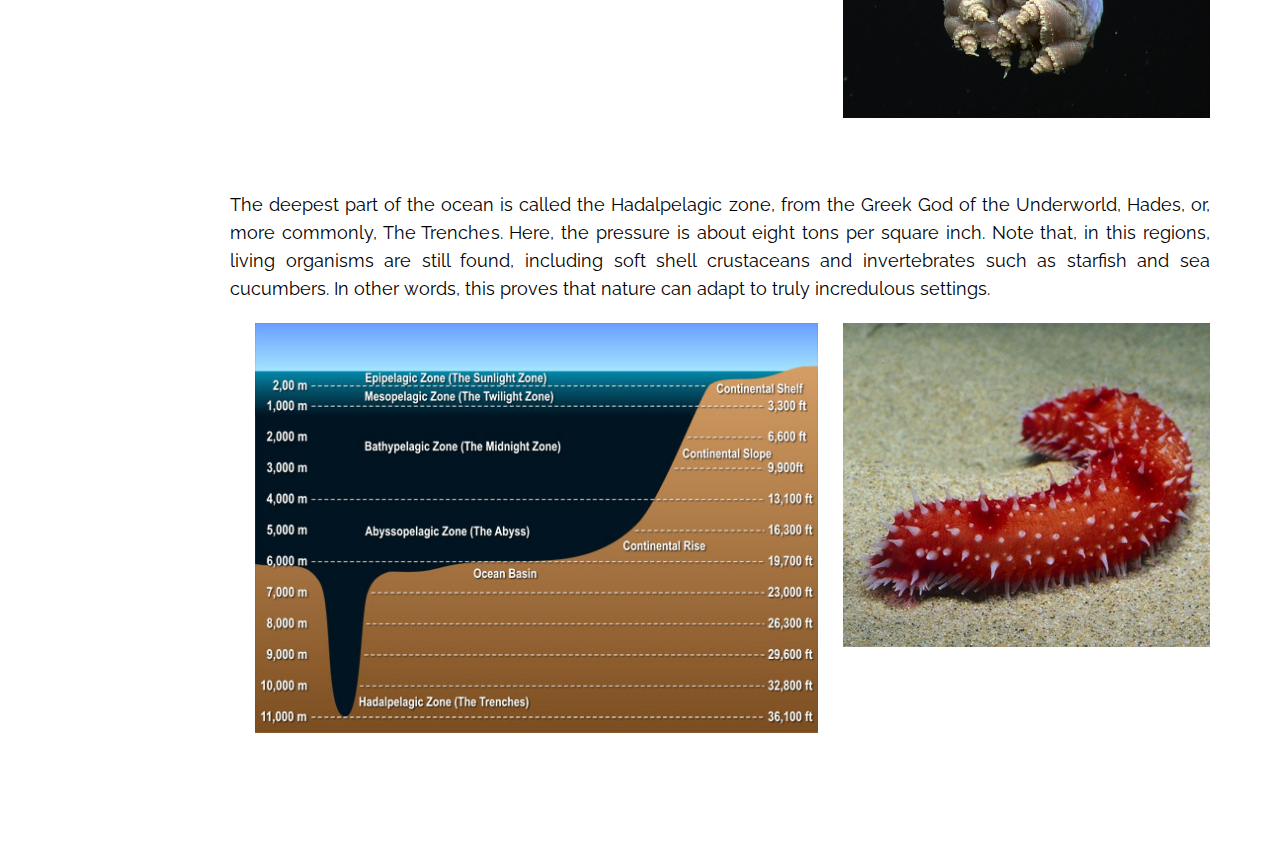
==== commit 8c79c012: "Fix the spacing between images and descriptions for each animal on biod.html" ====
--- a/biod.html
+++ b/biod.html
@@ -72,10 +72,8 @@
       </article>
       <article class="bubble">
         <h3 id="Mesopelagic">Mesopelagic (200m-1000m)</h3>
-        <div>
-          <figure class="img_right">
-            <img src="content/Japanese_Spider_Crab1.jpg" alt="japanese spider crab" width="80%" height="80%"/>
-          </figure>
+        <div class="animal_extract">
+          <img class="img_right" src="content/Japanese_Spider_Crab1.jpg" alt="japanese spider crab" width="80%" height="80%"/>
           <p>
             <span class="animal_name">Japanese Spider Crab</span>: This crab that lives
             off of the waters of Japan has the largest leg span of any arthropod, averaging at 5.5m across. Their
@@ -85,10 +83,8 @@
           </p>
         </div>
         <br />
-        <div class="clear_both">
-          <figure class="img_right">
-            <img src="content/Photo-3-full_0.jpg" alt="giant squid" width="60%" height="60%"/>
-          </figure>
+        <div class="clear_both animal_extract">
+          <img class="img_right" src="content/Photo-3-full_0.jpg" alt="giant squid" width="60%" height="60%"/>
           <p>
             <span class="animal_name">Giant Squid</span>: The Giant Squid, unsurprisingly,
             can grow to enormous sizes. Males are found to be up to 13 meters in length, excluding its two tentacles
@@ -99,10 +95,8 @@
           </p>
         </div>
         <br />
-        <div class="clear_both">
-          <figure class="img_right">
-            <img src="content/220px-Tiburonia_granrojo-_noaa_expl0827.jpg" alt="big red jellyfish"/>
-          </figure>
+        <div class="clear_both animal_extract">
+          <img class="img_right" src="content/220px-Tiburonia_granrojo-_noaa_expl0827.jpg" alt="big red jellyfish"/>
           <p>
             <span class="animal_name">Big Red Jellyfish (Tiburonia)</span>: Unlike most jellies,
             this one does not have long, thin tentacles, but rather, big fleshy arms and is a bright red colour,
@@ -111,10 +105,8 @@
           </p>
         </div>
         <br />
-        <div class="clear_both">
-          <figure class="img_right">
-            <img src="content/barreleye1-350.jpg" alt="barreleye"/>
-          </figure>
+        <div class="clear_both animal_extract">
+          <img class="img_right" src="content/barreleye1-350.jpg" alt="barreleye"/>
           <p>
             <span class="animal_name">Barreleye</span>: Also known as spook fish, this creature has barrel-shaped, tubular
             eyes that usually point towards the water surface, through its transparent
@@ -122,10 +114,8 @@
           </p>
         </div>
         <br />
-        <div class="clear_both">
-          <figure class="img_right">
-            <img src="content/blackdragon.jpg" alt="blackdragon" width="30%" height="30%"/>
-          </figure>
+        <div class="clear_both animal_extract">
+          <img class="img_right" src="content/blackdragon.jpg" alt="blackdragon" width="30%" height="30%"/>
           <p>
             <span class="animal_name">Pacific Blackdragon</span>: This unique predator reaches 60cm in length and has
             its entire stomach covered in thick, black skin so as to prevent any light
@@ -136,10 +126,8 @@
       </article>
       <article class="bubble clear_both">
         <h3 id="Bathypelagic">Bathypelagic (1000m-4000m)</h3>
-        <div>
-          <figure class="img_right">
-            <img src="content/pelagic-amphipod-phronima-008.jpg" alt="phronima" width="60%" height="60%"/>
-          </figure>
+        <div class="animal_extract">
+          <img class="img_right" src="content/pelagic-amphipod-phronima-008.jpg" alt="phronima" width="60%" height="60%"/>
           <p>
             <span class="animal_name">Phronima</span>: Stop me if this sounds familiar: it
             hollows out its prey, lays its eggs in their corpse, and then its babies come
@@ -150,10 +138,8 @@
           </p>
         </div>
         <br />
-        <div class="clear_both">
-          <figure class="img_right">
-            <img src="content/fangtooth.jpg" alt="fangtooth" width="50%" height="50%"/>
-          </figure>
+        <div class="clear_both animal_extract">
+          <img class="img_right" src="content/fangtooth.jpg" alt="fangtooth" width="50%" height="50%"/>
           <p>
             <span class="animal_name">Fangtooth</span>: Famous for their disproportionately large
             fang-like teeth, these fish are surprisingly small, never exceeding 20cm in length, and,
@@ -163,10 +149,8 @@
           </p>
         </div>
         <br />
-        <div class="clear_both">
-          <figure class="img_right">
-            <img src="content/07-chondrocladia-lyra-d-39740656.jpg" alt="harp sponge" width="60%" height="60%"/>
-          </figure>
+        <div class="clear_both animal_extract">
+          <img class="img_right" src="content/07-chondrocladia-lyra-d-39740656.jpg" alt="harp sponge" width="60%" height="60%"/>
           <p>
             <span class="animal_name">Harp Sponge</span>: Also known as Lyre Sponge, this creature
             is exceptional for the way it feeds itself: unlike most sponges, it does not simply passively
@@ -176,10 +160,8 @@
           </p>
         </div>
         <br />
-        <div class="clear_both">
-          <figure class="img_right">
-            <img src="content/sea-gallery-08-20-se32.jpg" alt="giant tube worm" width="60%" height="60%"/>
-          </figure>
+        <div class="clear_both animal_extract">
+          <img class="img_right" src="content/sea-gallery-08-20-se32.jpg" alt="giant tube worm" width="60%" height="60%"/>
           <p>
             <span class="animal_name">Giant Tube Worm</span>: Typically measure two and a half meters
             in length, these invertebrates are found near hydrothermal vents and are thus incredible
@@ -189,10 +171,8 @@
           </p>
         </div>
         <br />
-        <div class="clear_both">
-          <figure class="img_right">
-            <img src="content/gulper-eel-dark-deep.jpg" alt="Pelican Eel" width="50%" height="50%"/>
-          </figure>
+        <div class="clear_both animal_extract">
+          <img class="img_right" src="content/gulper-eel-dark-deep.jpg" alt="Pelican Eel" width="50%" height="50%"/>
           <p>
             <span class="animal_name">Pelican Eels</span>: These fish lack several bones, including
             ribs, which makes them quite different than any other species of eel. But most importantly,
@@ -203,11 +183,9 @@
       </article>
       <article class="bubble">
         <h3 id="Abyssopelagic">Abyssopelagic (4000m-6000m)</h3>
-        <div>
-          <figure class="img_right">
-            <img src="content/up-close-angler-fish-croppedandlightened_1024.jpg" alt="angler fish"
-              width="40%" height="40%"/>
-          </figure>
+        <div class="animal_extract">
+          <img class="img_right" src="content/up-close-angler-fish-croppedandlightened_1024.jpg" alt="angler fish"
+            width="40%" height="40%"/>
           <p>
             <span class="animal_name">Angler Fish</span>: These predatory fish are known for the fleshy
             lure protruding from their head used to lure prey into their large, toothy mouths. There are
@@ -218,10 +196,8 @@
           </p>
         </div>
         <br />
-        <div class="clear_both">
-          <figure class="img_right">
-            <img src="content/sealily.jpg" alt="Crinoid" width="30%" height="30%"/>
-          </figure>
+        <div class="clear_both animal_extract">
+          <img class="img_right" src="content/sealily.jpg" alt="Crinoid" width="30%" height="30%"/>
           <p>
             <span class="animal_name">Crinoid</span>: Commonly called Sea Lilies, these animals can be found from shallow
             reefs to depths up to 9000 meters. They feed by filtering the sea water with their numerous
@@ -230,10 +206,8 @@
           </p>
         </div>
         <br />
-        <div class="clear_both">
-          <figure class="img_right">
-            <img src="content/Dumbo-hires_(cropped).jpg" alt="Dumbo Octopus" width="30%" height="30%"/>
-          </figure>
+        <div class="clear_both animal_extract">
+          <img class="img_right" src="content/Dumbo-hires_(cropped).jpg" alt="Dumbo Octopus" width="30%" height="30%"/>
           <p>
             <span class="animal_name">Dumbo Octopus</span>: Similarly to the Disney movie
             elephant, this octopus has large ear-like fins extending from its head which it
@@ -254,13 +228,10 @@
           incredulous settings.
         </p>
         <section class="images_container">
-          <figure class="img_bubble img_bubble_2">
-            <img src="content/Johnsons_MBAF2_504_446_80auto.jpg" alt="sea cucumber"
-              height="60%" width="60%"/>
-          </figure>
-          <figure class="img_bubble img_bubble_2">
-            <img src="content/ocean-layers-diagram.jpg" alt="diagram of the sea depths"/>
-          </figure>
+          <img class="img_right" src="content/Johnsons_MBAF2_504_446_80auto.jpg" alt="sea cucumber"
+            height="40%" width="40%"/>
+          <img class="img_right" src="content/ocean-layers-diagram.jpg" alt="diagram of the sea depths"
+            height="60%" width="60%"/>
         </section>
       </article>
     </section>
--- a/styles/styles.css
+++ b/styles/styles.css
@@ -217,6 +217,7 @@
 
 .bubble {
   padding-bottom: 25px;
+  clear: both;
 }
 
 .bubble figure {
@@ -249,14 +250,12 @@
   margin-top: 20px;
   margin-bottom: 40px;
   text-align: center;
-}
-
-div.clear_both p {
-  width: 60%;
+  overflow: hidden;
 }
 
 .img_right {
   float: right;
+  padding-left: 25px;
 }
 
 .clear_both {
@@ -332,3 +331,13 @@
   font-size: 14px;
   text-align: center;
 }
+
+.animal_extract {
+  margin-bottom: 20px;
+  overflow: hidden;
+}
+
+.animal_extract img {
+  width: 40%;
+  height: 40%;
+}
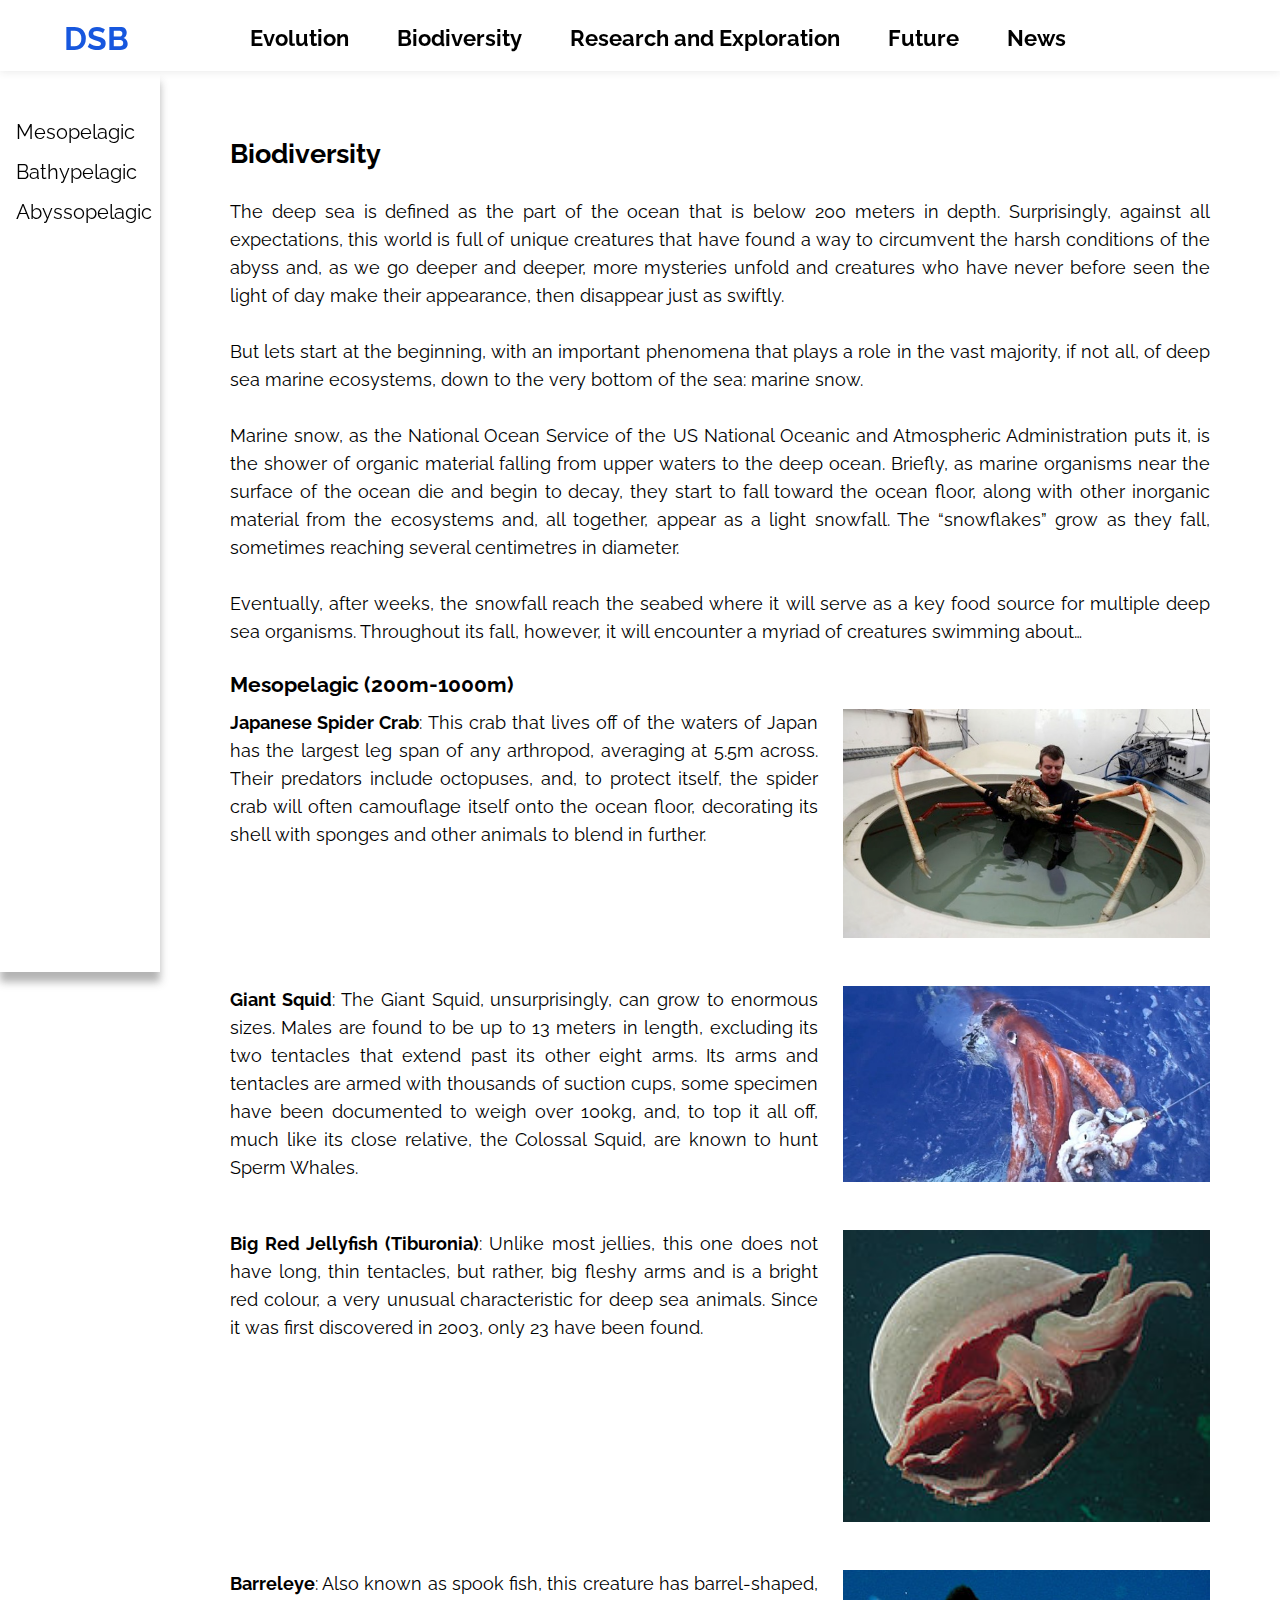
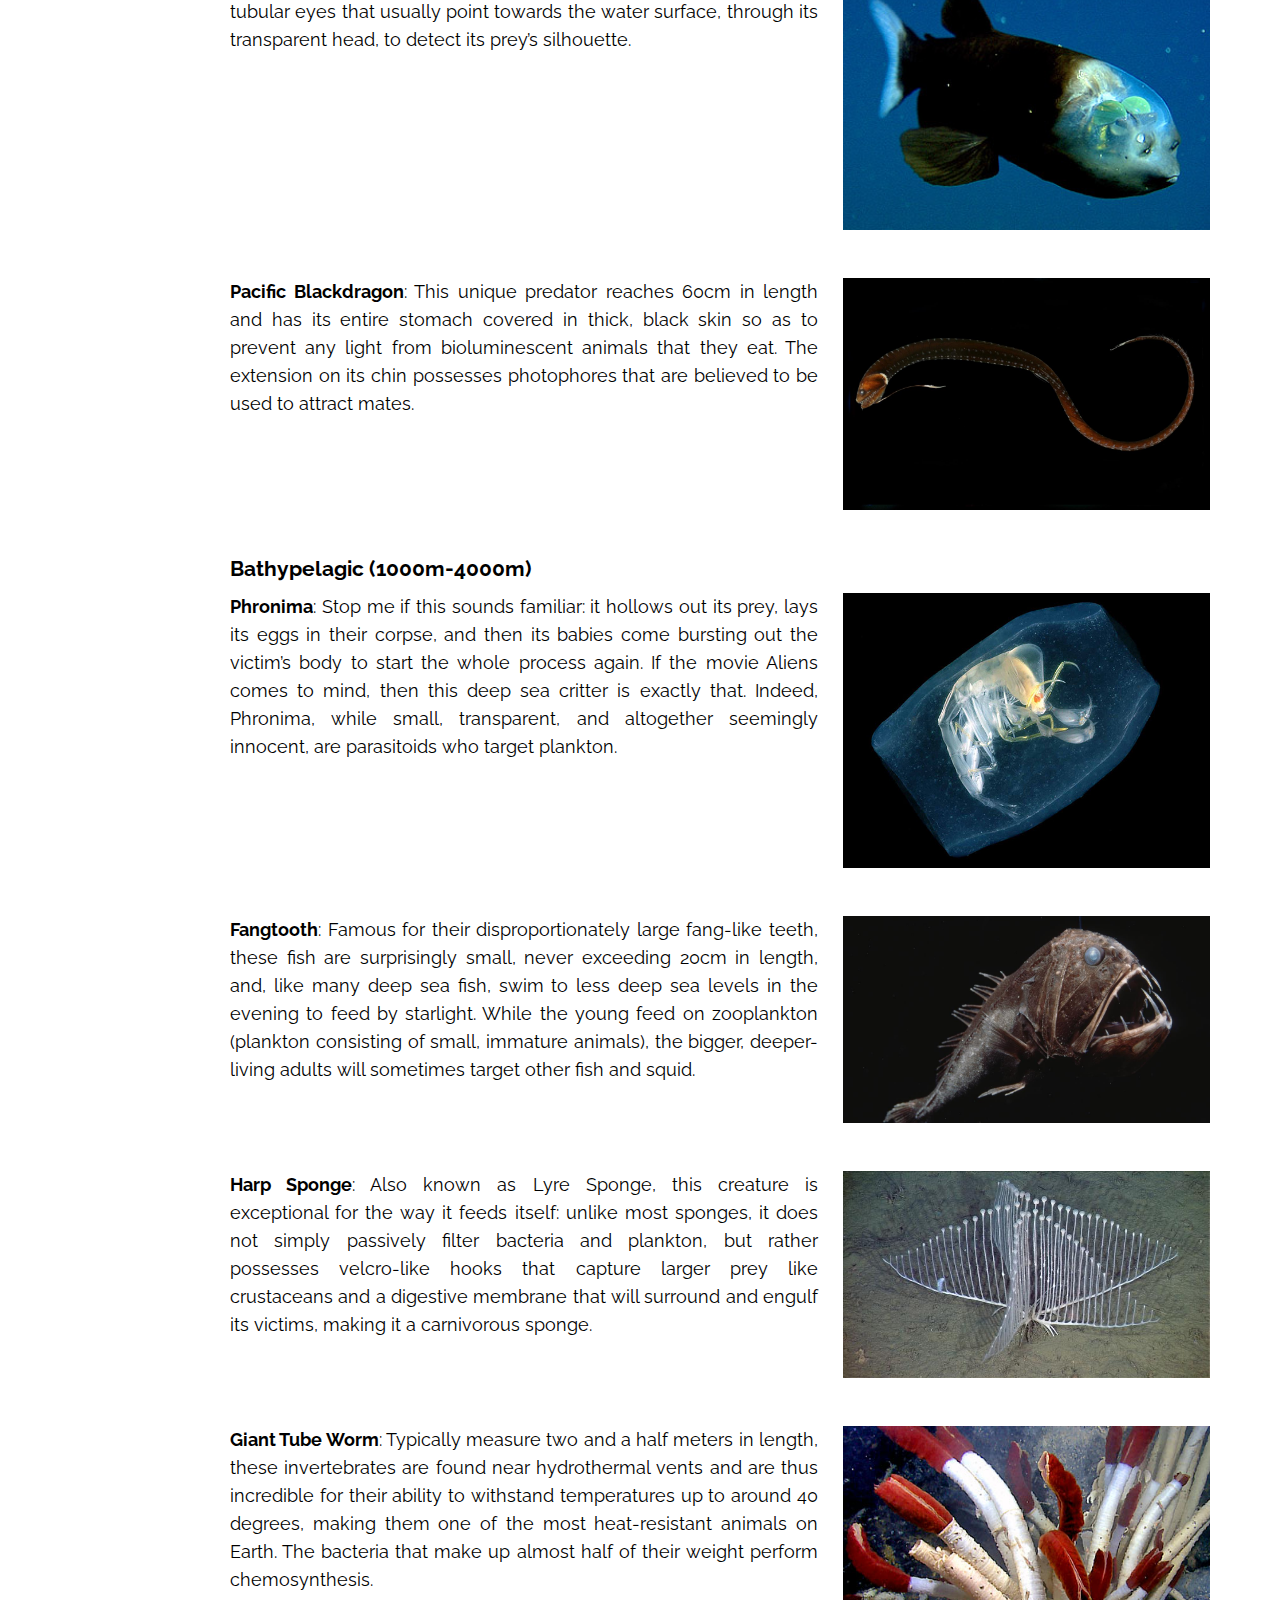
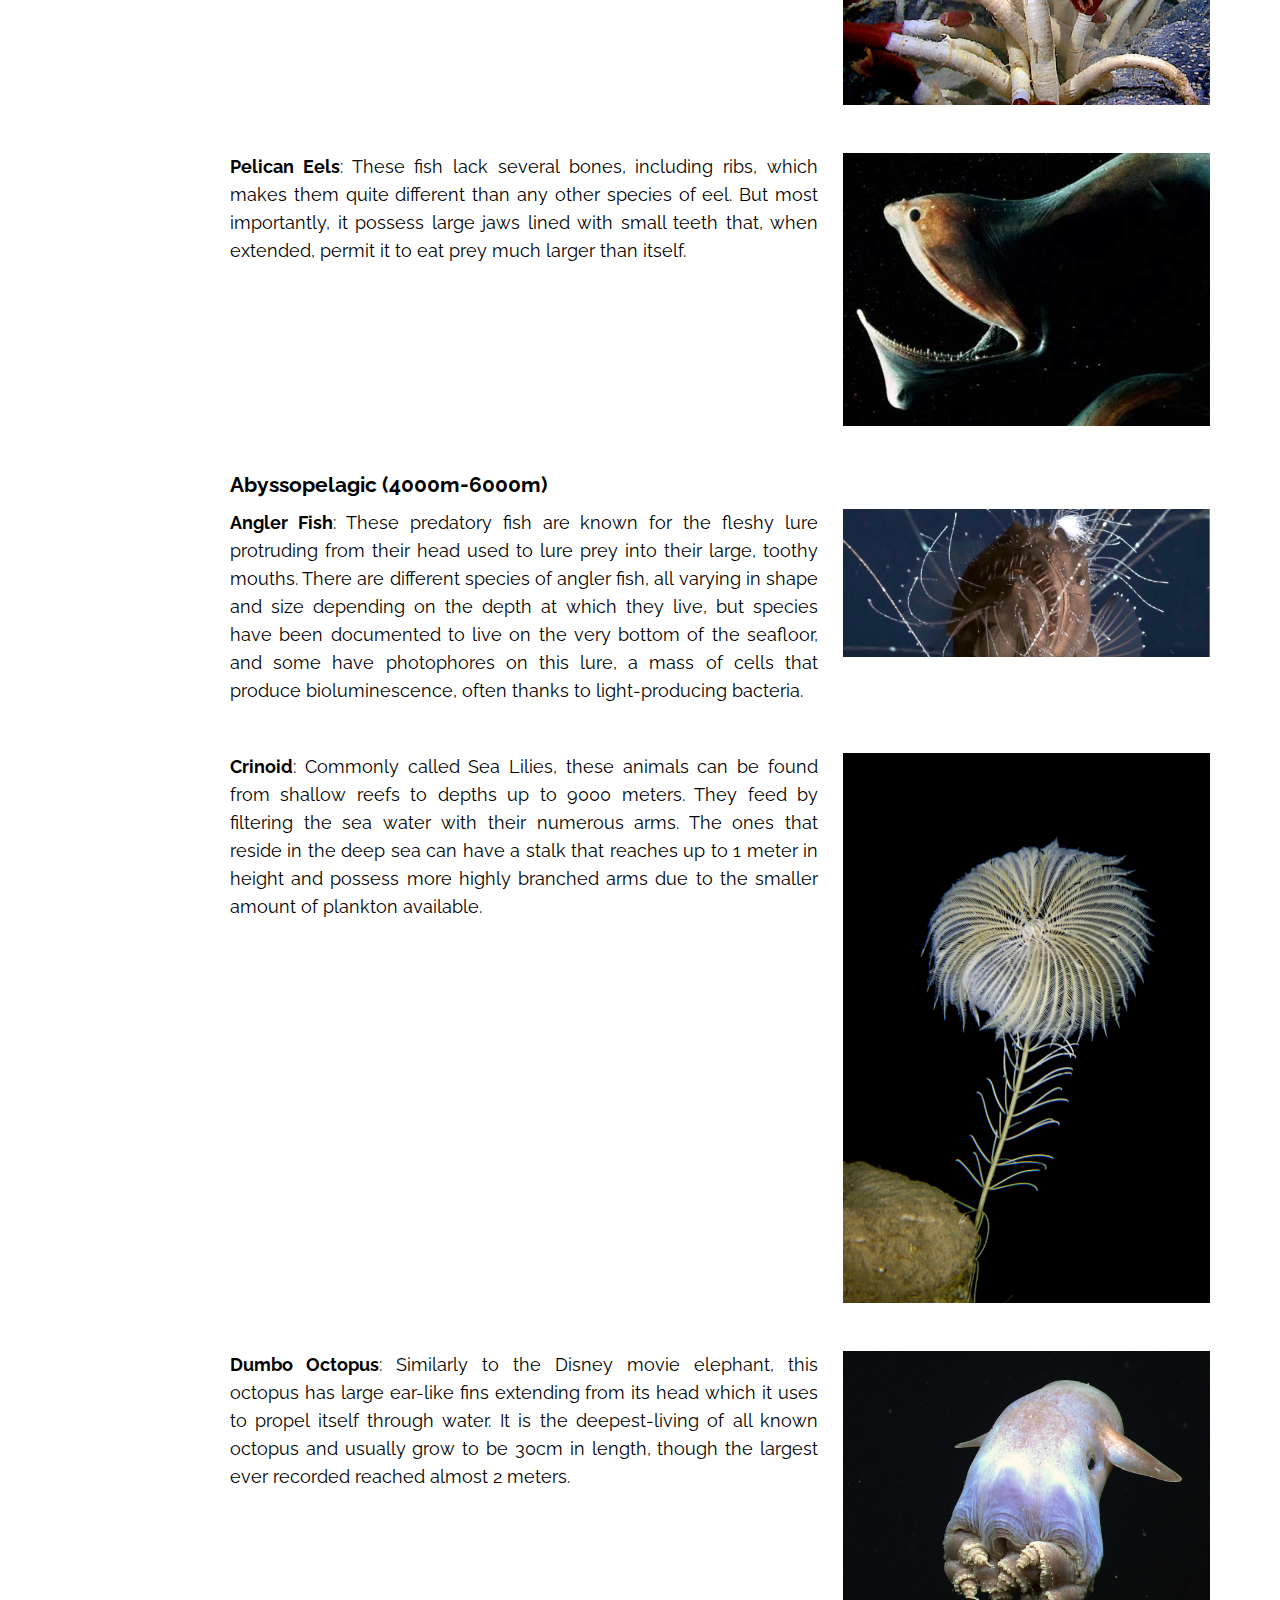
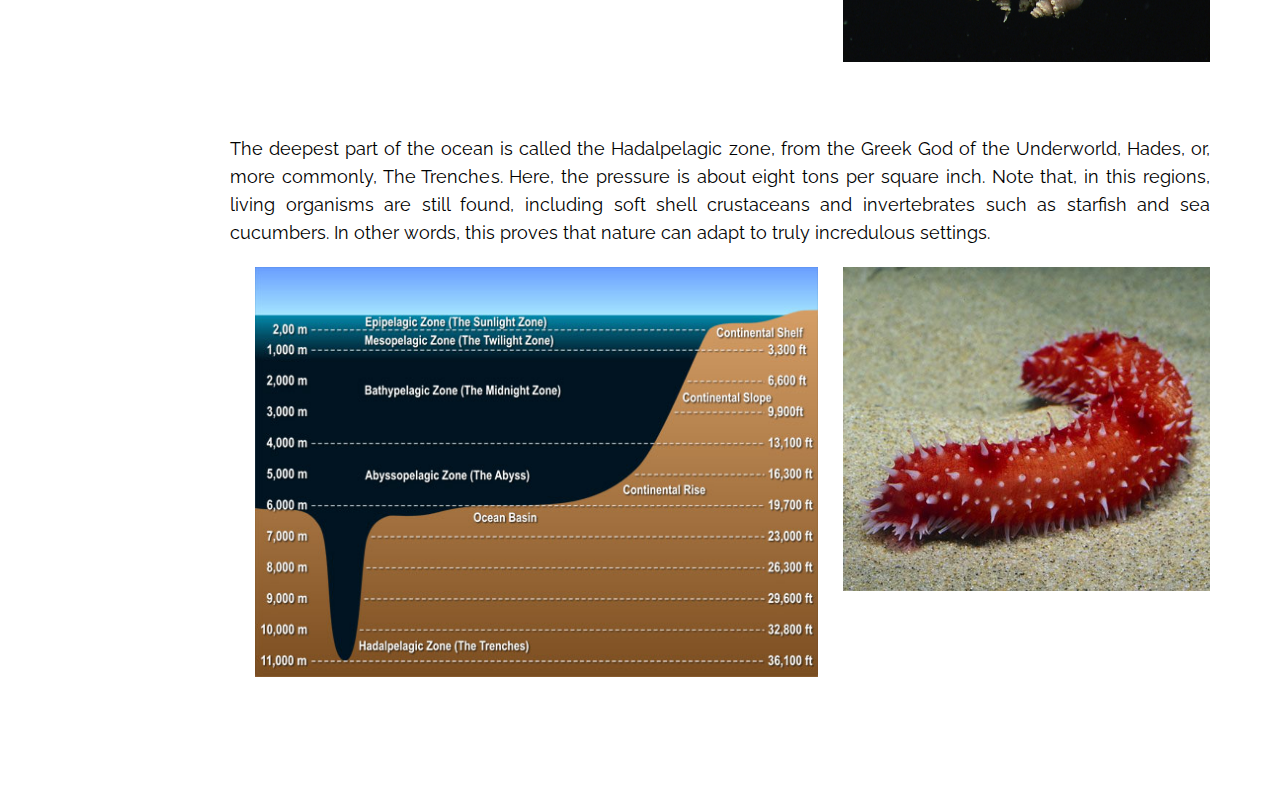
==== commit 4ff91019: "Modify the Index to add the about section" ====
--- a/biod.html
+++ b/biod.html
@@ -25,7 +25,7 @@
         </header>
       </div>
     </div>
-    <section class="page_content page_offset">
+    <section class="page_content page_offset page_content_top">
       <aside class="sidenav">
         <a href="#Mesopelagic">Mesopelagic</a>
         <a href="#Bathypelagic">Bathypelagic</a>
@@ -61,10 +61,6 @@
         </p>
         <br />
         <p>
-          include video or GIF preferably
-        </p>
-        <br />
-        <p>
           Eventually, after weeks, the snowfall reach the seabed where it will
           serve as a key food source for multiple deep sea organisms. Throughout
           its fall, however, it will encounter a myriad of creatures swimming about…
--- a/styles/styles.css
+++ b/styles/styles.css
@@ -86,6 +86,10 @@
   margin-top: 500px;
 }
 
+.page_content_top {
+  top: 10%;
+}
+
 .page_content {
   line-height: 28px;
   font-size: 18px;
@@ -94,7 +98,6 @@
   min-width: 500px;
   width: 80%;
   padding: 50px 20px;
-  top: 10%;
   position: relative;
   z-index: 1;
 }
@@ -323,9 +326,6 @@
   font-weight: bold;
 }
 
-.news_box {
-  /*TODO*/
-}
 
 figcaption {
   font-size: 14px;
@@ -341,3 +341,42 @@
   width: 40%;
   height: 40%;
 }
+
+.news_row {
+  overflow: hidden;
+}
+
+.news_box {
+  width: 29%;
+  float: left;
+  margin: 2% 2%;
+}
+
+.news_box img {
+  width: 100%;
+}
+
+.news_box h3 a {
+  font-size: 14px;
+  text-decoration: none;
+  color: black;
+}
+
+.news_box h3 a:hover {
+  color: #1757de;
+}
+
+#load_div {
+  padding-top: 20px;
+  text-align: center;
+}
+
+button {
+  padding: 5px;
+  font-family: Raleway;
+}
+
+figcaption a {
+  text-decoration: none;
+  color: black;
+}
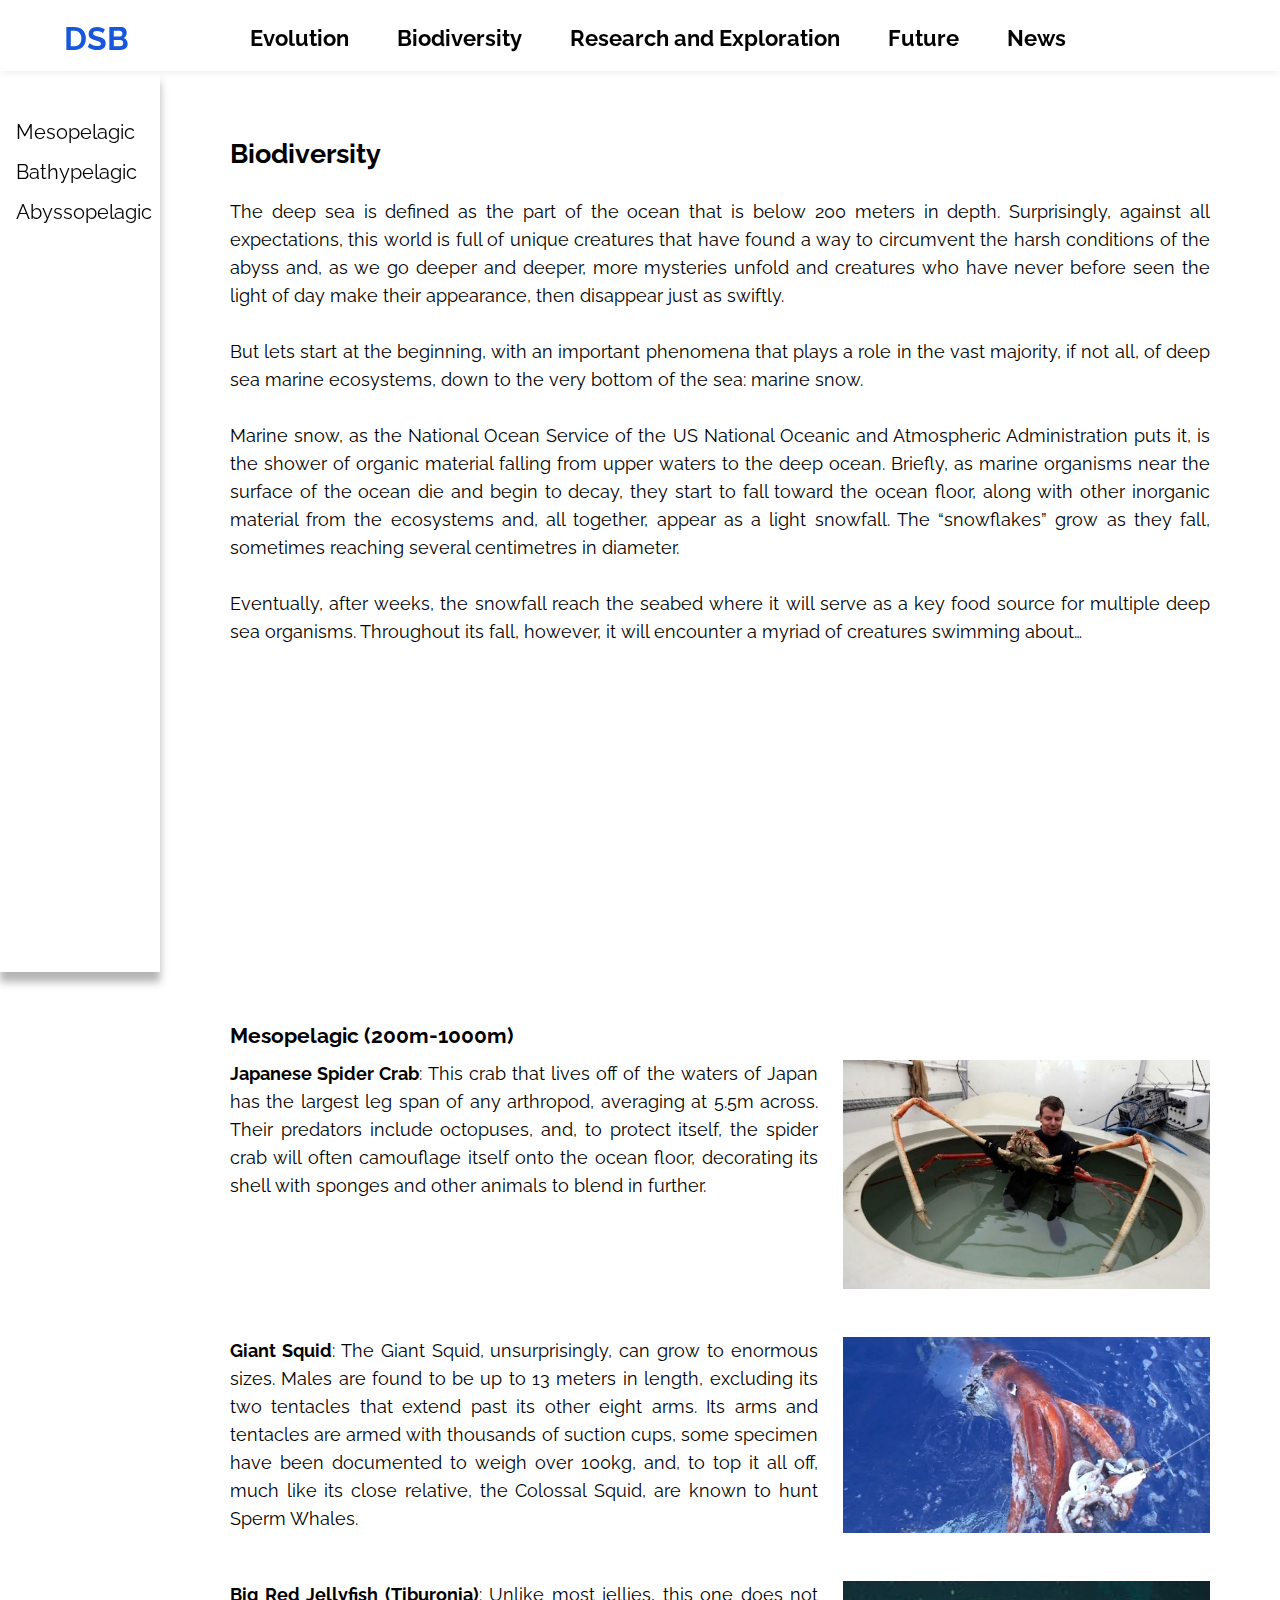
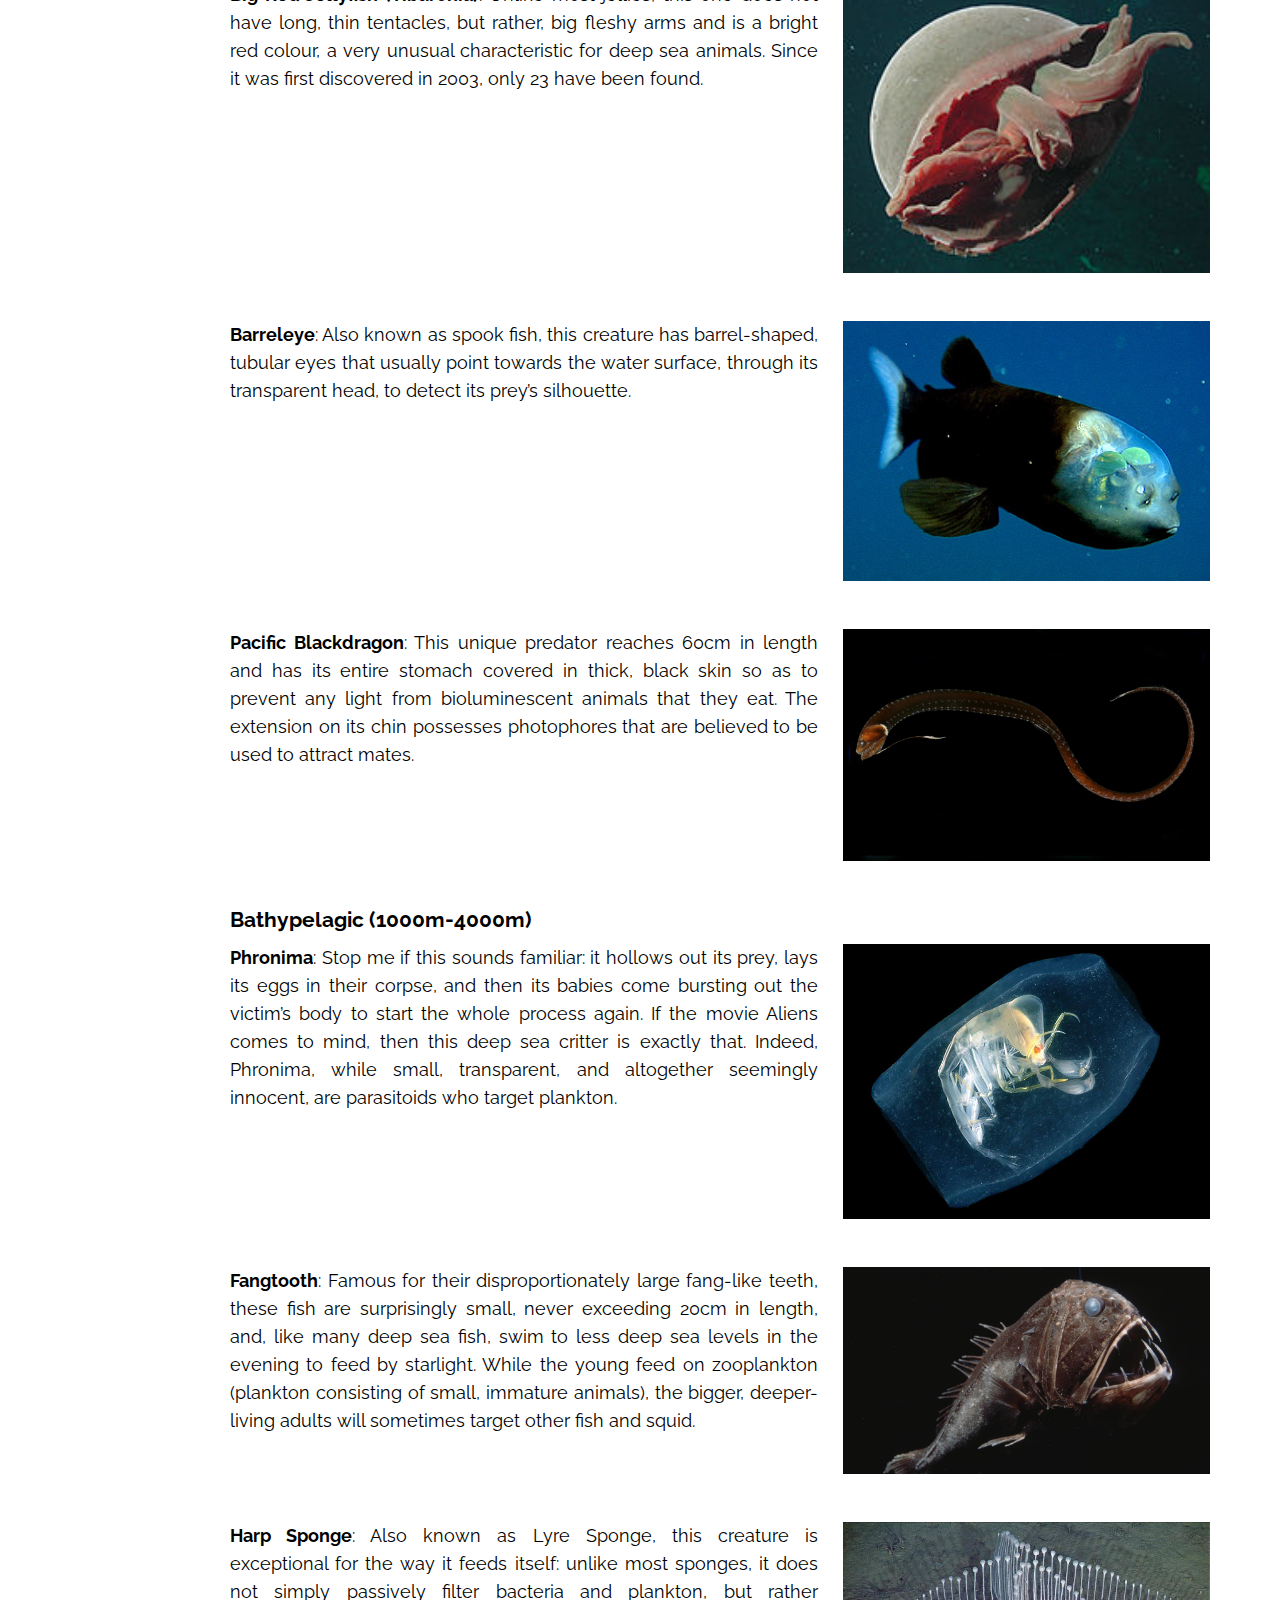
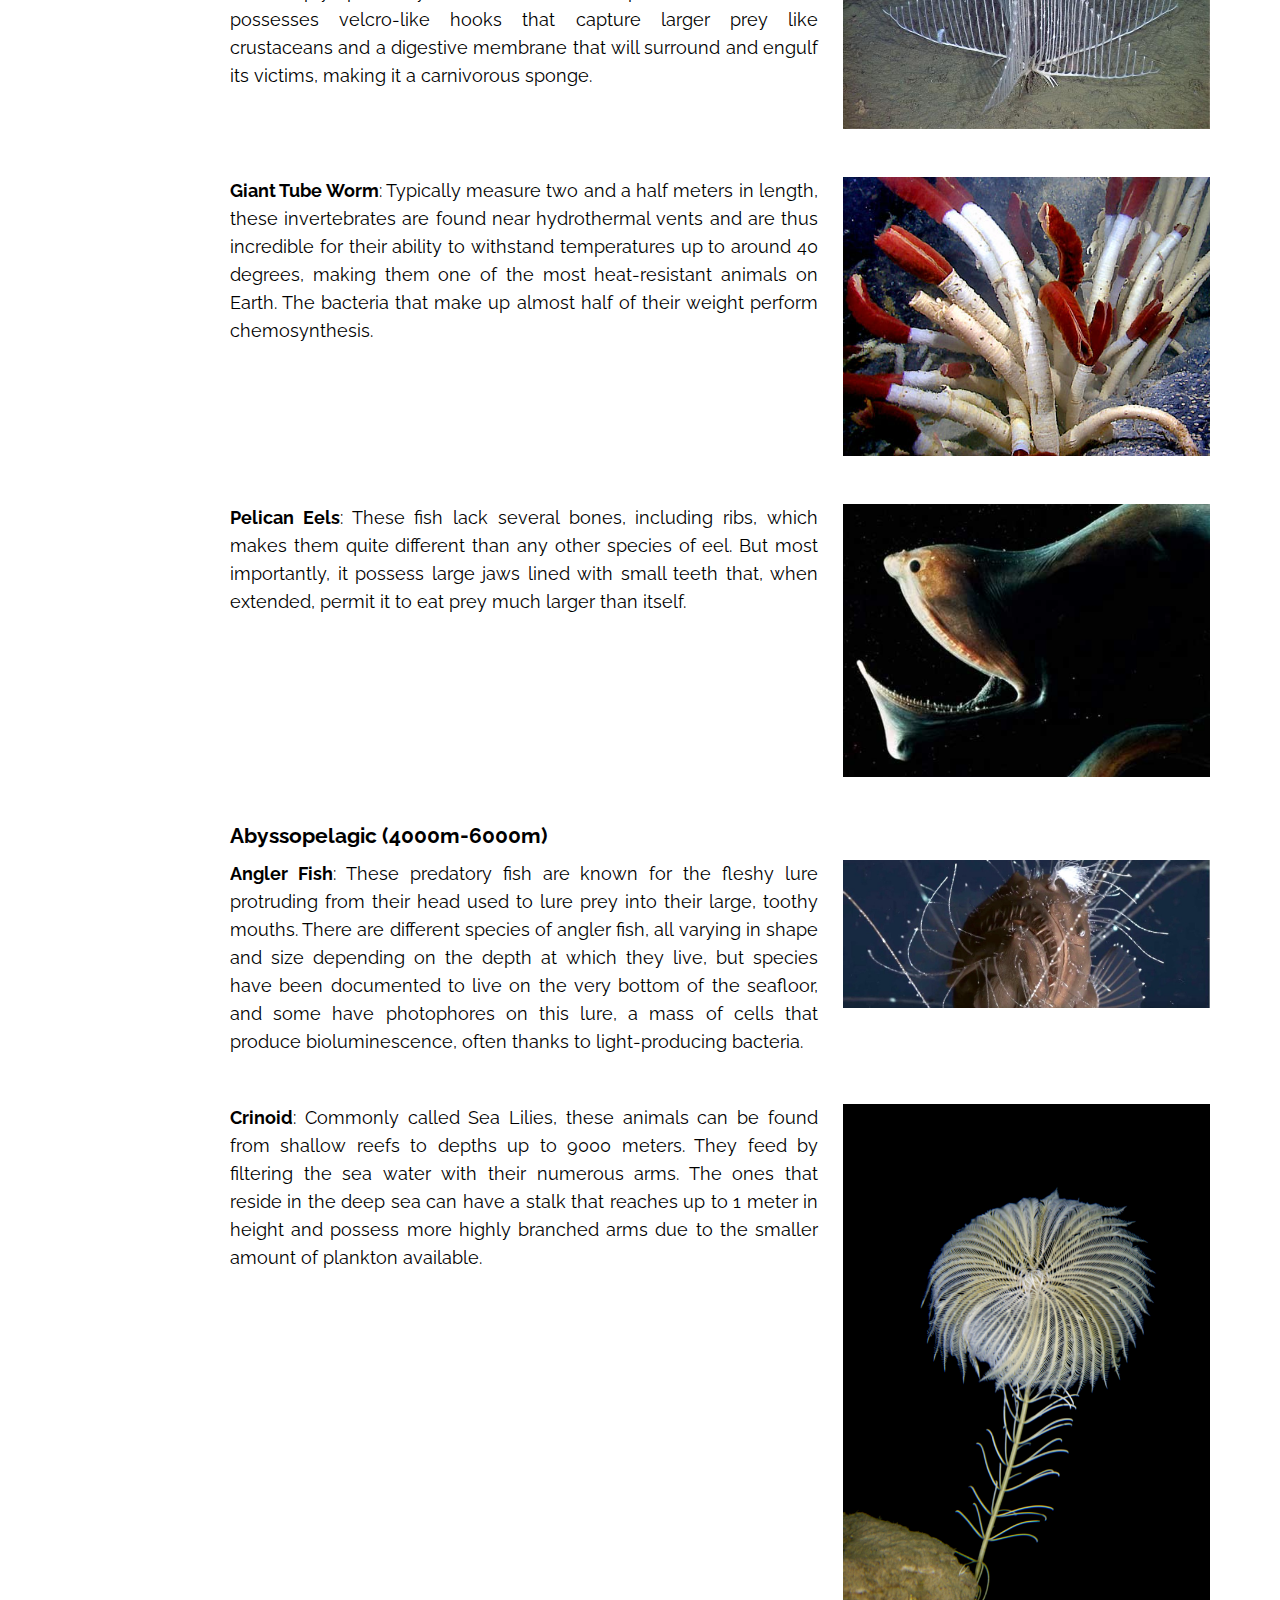
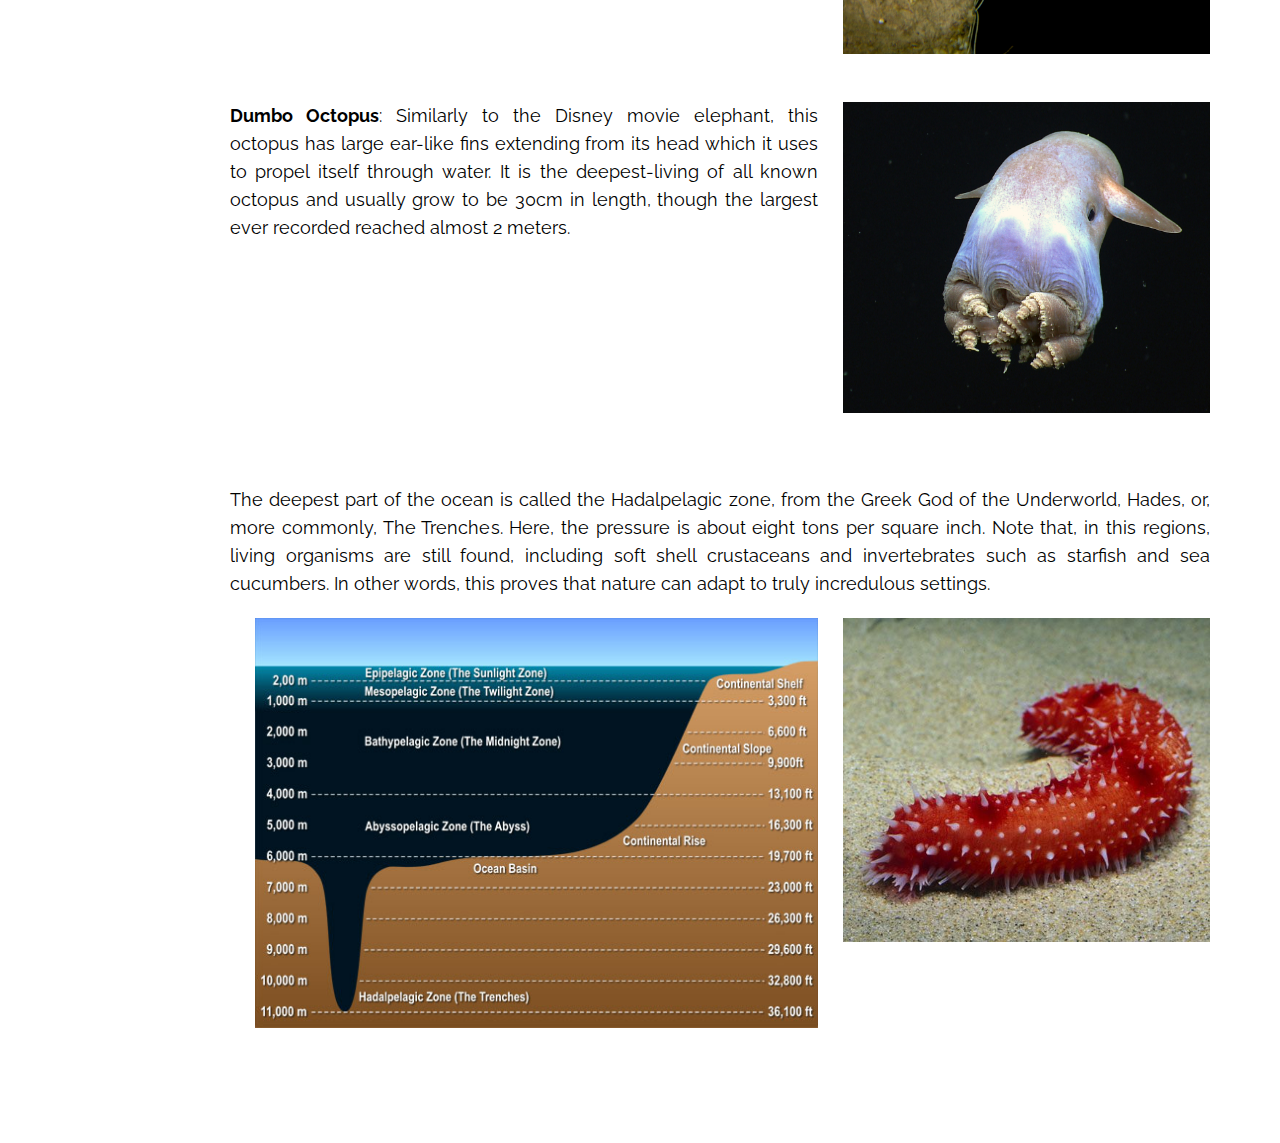
==== commit d071e778: "Make corrections to About page and future.html" ====
--- a/biod.html
+++ b/biod.html
@@ -65,6 +65,11 @@
           serve as a key food source for multiple deep sea organisms. Throughout
           its fall, however, it will encounter a myriad of creatures swimming about…
         </p>
+        <br />
+        <figure>
+          <iframe width="560" height="315" src="https://www.youtube.com/embed/r8rSC9mX328"
+            frameborder="0" allow="autoplay; encrypted-media" allowfullscreen></iframe>
+        </figure>
       </article>
       <article class="bubble">
         <h3 id="Mesopelagic">Mesopelagic (200m-1000m)</h3>
--- a/styles/styles.css
+++ b/styles/styles.css
@@ -376,7 +376,7 @@
   font-family: Raleway;
 }
 
-figcaption a {
+a {
   text-decoration: none;
   color: black;
 }
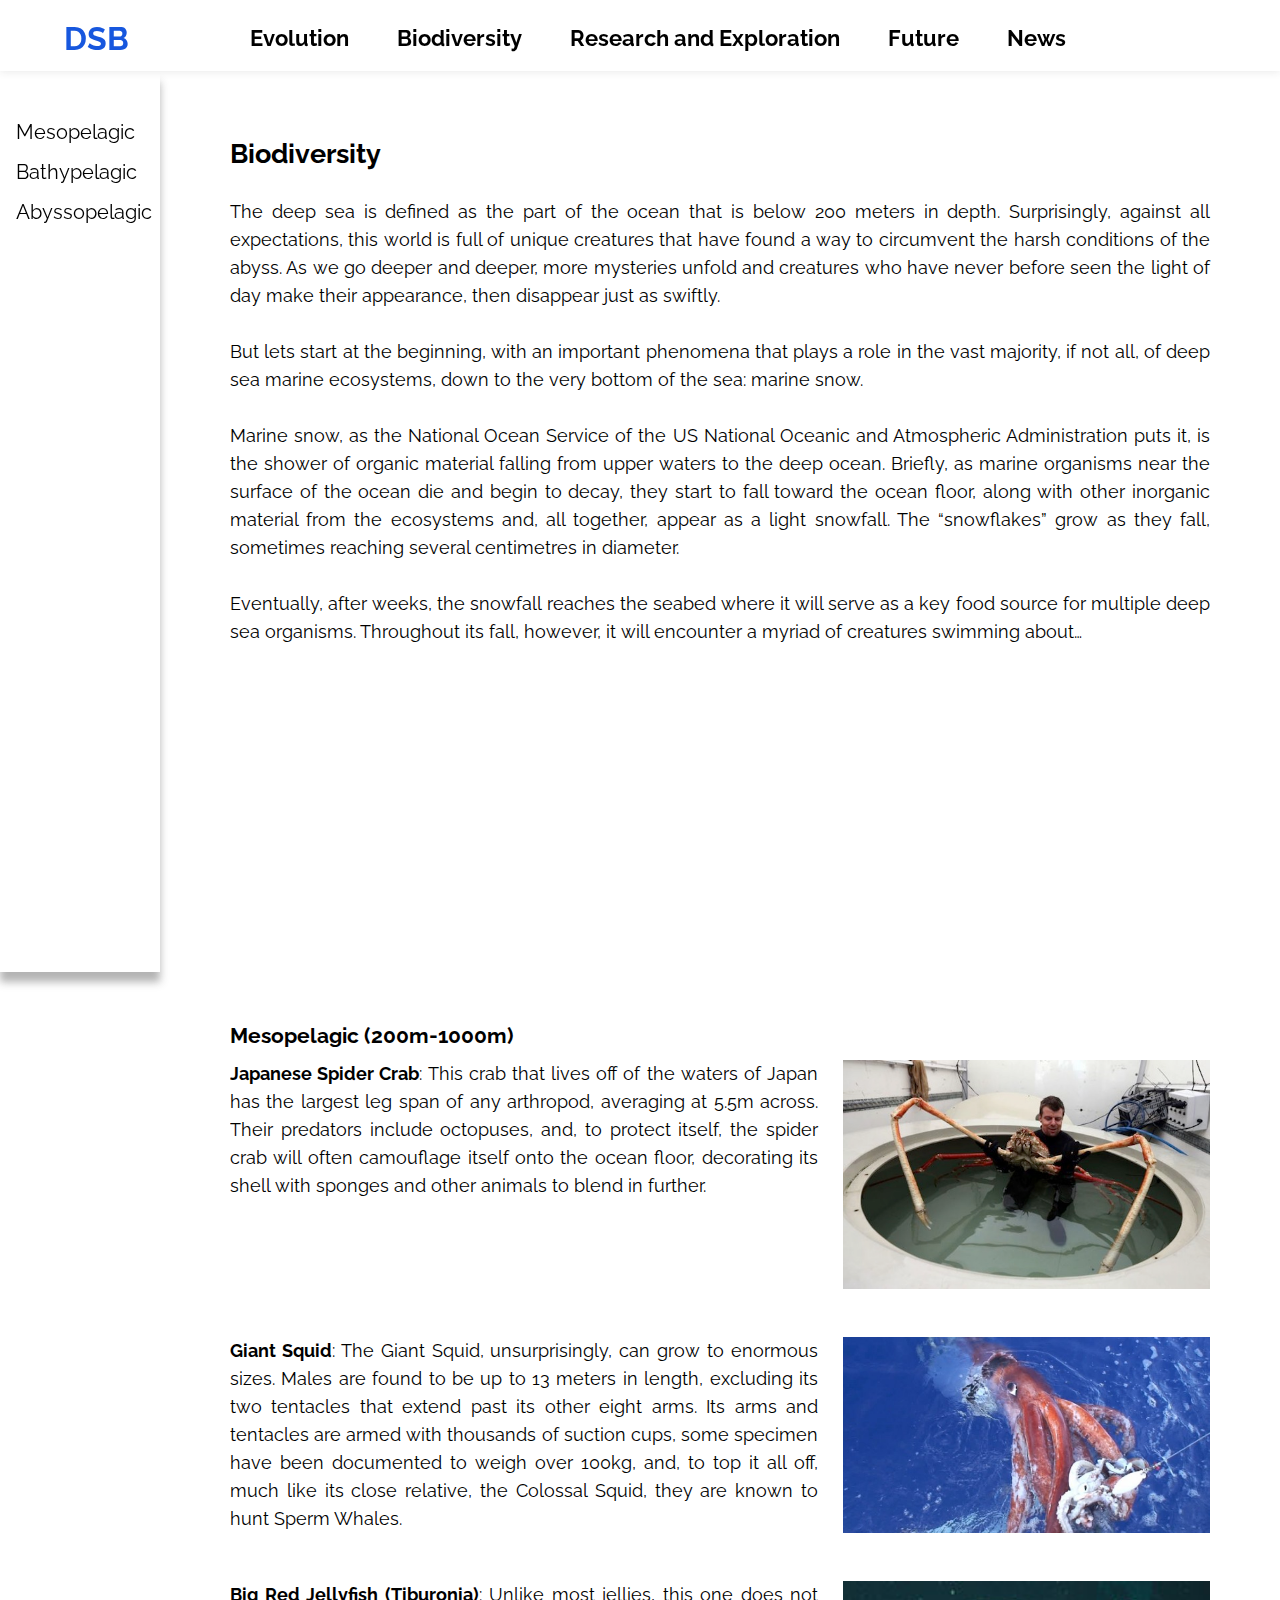
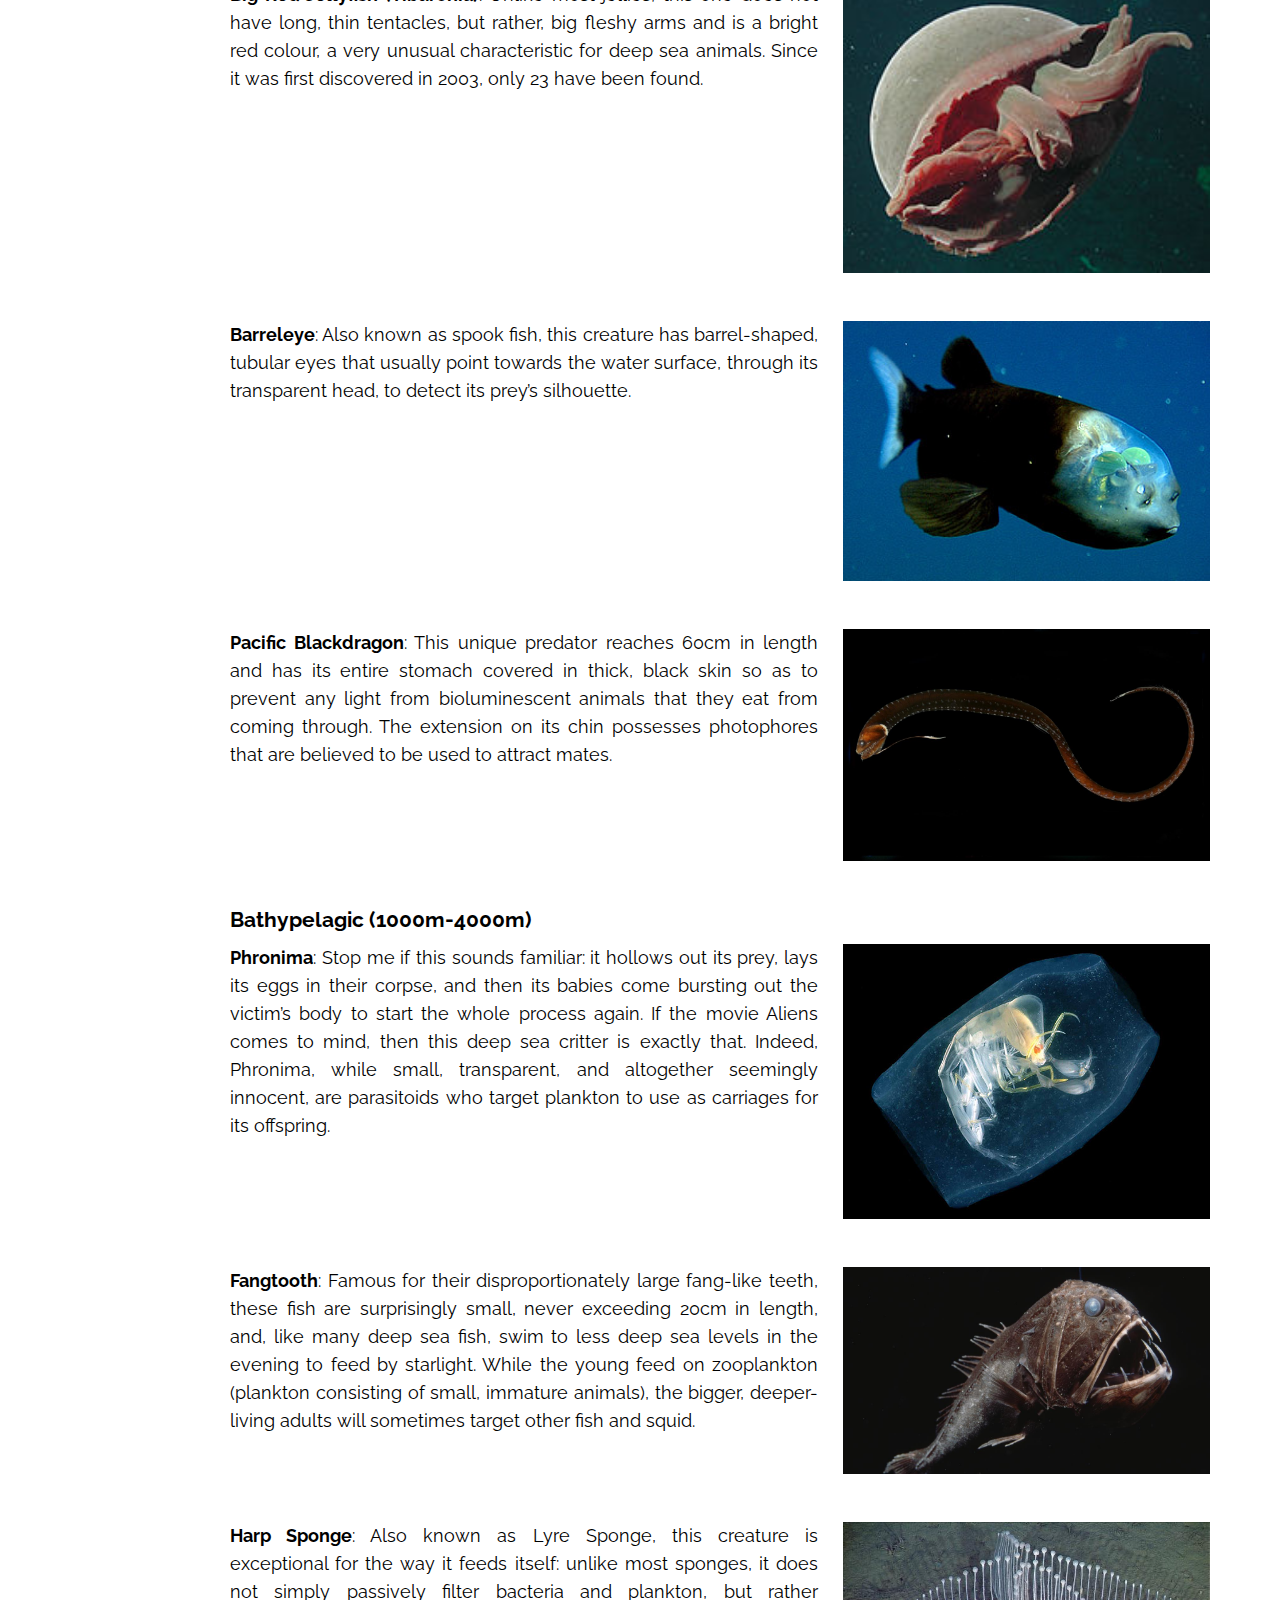
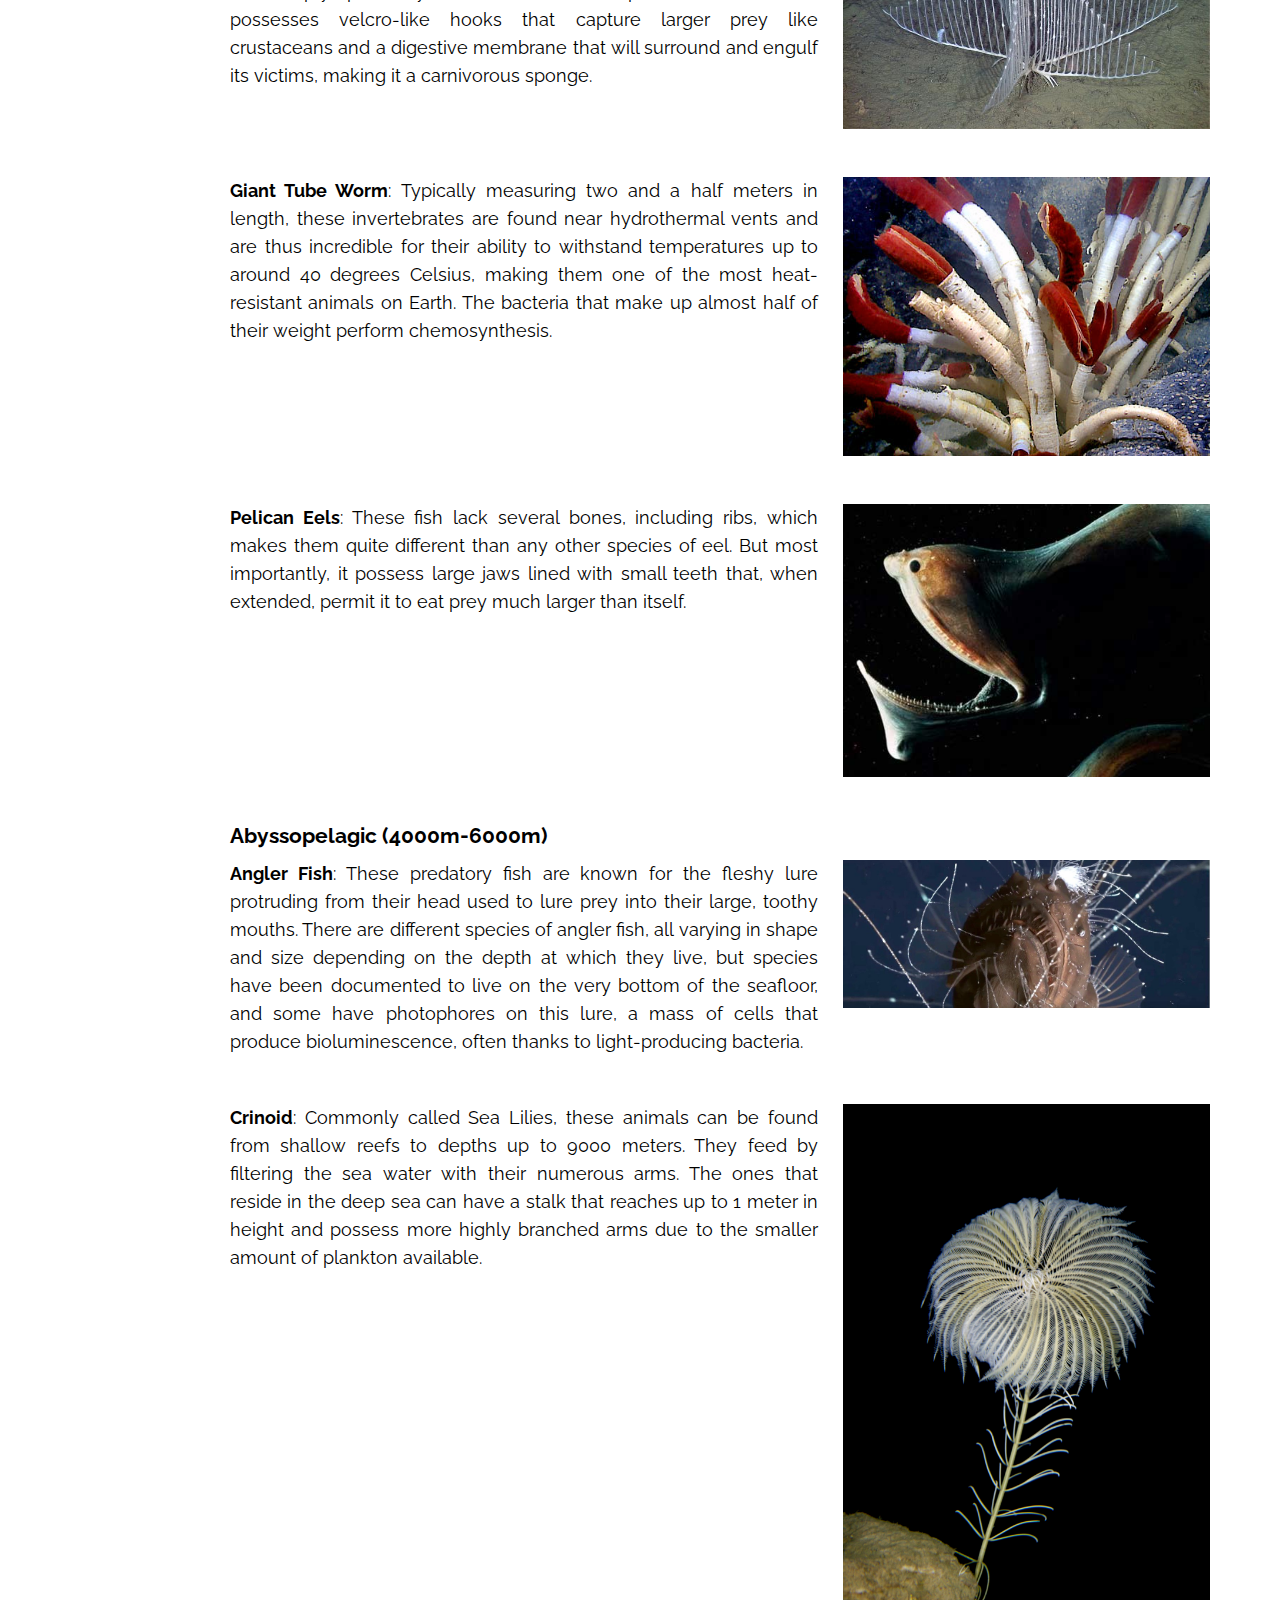
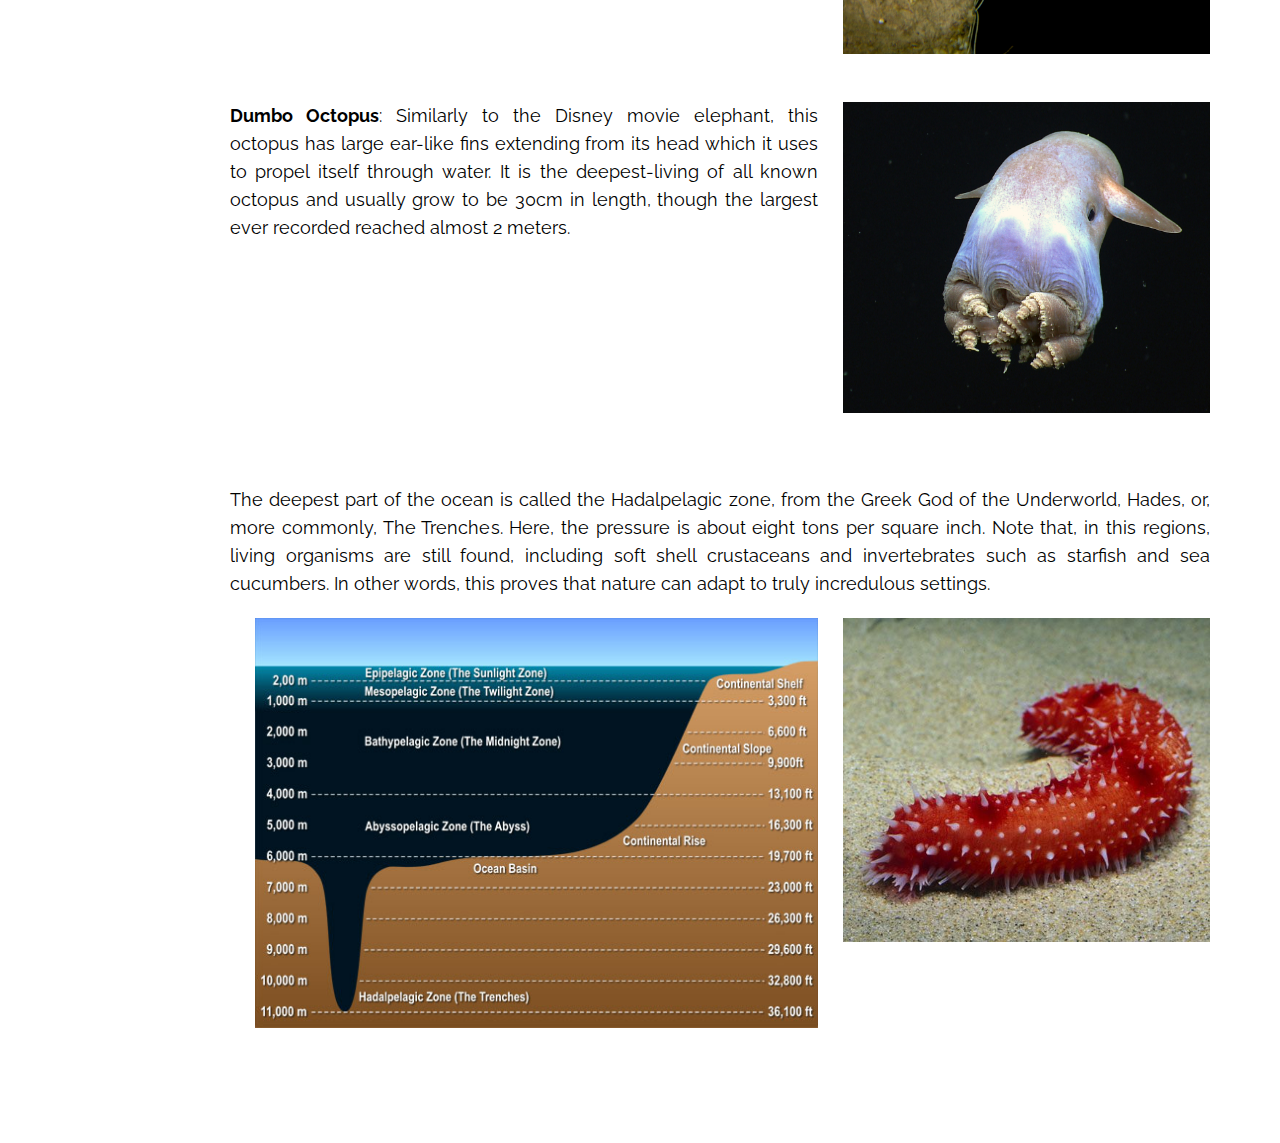
==== commit 1ff6560c: "Make modifications and add captions to the images on the evolution page" ====
--- a/biod.html
+++ b/biod.html
@@ -39,7 +39,7 @@
           The deep sea is defined as the part of the ocean that is below 200 meters
           in depth. Surprisingly, against all expectations, this world is full of
           unique creatures that have found a way to circumvent the harsh conditions
-          of the abyss and, as we go deeper and deeper, more mysteries unfold and
+          of the abyss. As we go deeper and deeper, more mysteries unfold and
           creatures who have never before seen the light of day make their appearance,
           then disappear just as swiftly.
         </p>
@@ -61,9 +61,9 @@
         </p>
         <br />
         <p>
-          Eventually, after weeks, the snowfall reach the seabed where it will
-          serve as a key food source for multiple deep sea organisms. Throughout
-          its fall, however, it will encounter a myriad of creatures swimming about…
+          Eventually, after weeks, the snowfall reaches the seabed where it will serve
+          as a key food source for multiple deep sea organisms. Throughout its fall,
+          however, it will encounter a myriad of creatures swimming about…
         </p>
         <br />
         <figure>
@@ -87,12 +87,11 @@
         <div class="clear_both animal_extract">
           <img class="img_right" src="content/Photo-3-full_0.jpg" alt="giant squid" width="60%" height="60%"/>
           <p>
-            <span class="animal_name">Giant Squid</span>: The Giant Squid, unsurprisingly,
-            can grow to enormous sizes. Males are found to be up to 13 meters in length, excluding its two tentacles
-            that extend past its other eight arms. Its arms and tentacles are armed
-            with thousands of suction cups, some specimen have been documented to weigh
-            over 100kg, and, to top it all off, much like its close relative, the
-            Colossal Squid, are known to hunt Sperm Whales.
+            <span class="animal_name">Giant Squid</span>: The Giant Squid, unsurprisingly, can grow to
+            enormous sizes. Males are found to be up to 13 meters in length, excluding its two tentacles
+            that extend past its other eight arms. Its arms and tentacles are armed with thousands of
+            suction cups, some specimen have been documented to weigh over 100kg, and, to top it all
+            off, much like its close relative, the Colossal Squid, they are known to hunt Sperm Whales.
           </p>
         </div>
         <br />
@@ -118,10 +117,10 @@
         <div class="clear_both animal_extract">
           <img class="img_right" src="content/blackdragon.jpg" alt="blackdragon" width="30%" height="30%"/>
           <p>
-            <span class="animal_name">Pacific Blackdragon</span>: This unique predator reaches 60cm in length and has
-            its entire stomach covered in thick, black skin so as to prevent any light
-            from bioluminescent animals that they eat. The extension on its chin possesses
-            photophores that are believed to be used to attract mates.
+            <span class="animal_name">Pacific Blackdragon</span>: This unique predator reaches
+            60cm in length and has its entire stomach covered in thick, black skin so as to
+            prevent any light from bioluminescent animals that they eat from coming through.
+            The extension on its chin possesses photophores that are believed to be used to attract mates.
           </p>
         </div>
       </article>
@@ -135,7 +134,7 @@
             bursting out the victim’s body to start the whole process again. If the movie
             Aliens comes to mind, then this deep sea critter is exactly that. Indeed, Phronima,
             while small, transparent, and altogether seemingly innocent, are parasitoids who
-            target plankton.
+            target plankton to use as carriages for its offspring.
           </p>
         </div>
         <br />
@@ -164,11 +163,11 @@
         <div class="clear_both animal_extract">
           <img class="img_right" src="content/sea-gallery-08-20-se32.jpg" alt="giant tube worm" width="60%" height="60%"/>
           <p>
-            <span class="animal_name">Giant Tube Worm</span>: Typically measure two and a half meters
-            in length, these invertebrates are found near hydrothermal vents and are thus incredible
-            for their ability to withstand temperatures up to around 40 degrees, making them one of
-            the most heat-resistant animals on Earth. The bacteria that make up almost half of their
-            weight perform chemosynthesis.
+            <span class="animal_name">Giant Tube Worm</span>: Typically measuring two and a half
+            meters in length, these invertebrates are found near hydrothermal vents and are thus
+            incredible for their ability to withstand temperatures up to around 40 degrees Celsius,
+            making them one of the most heat-resistant animals on Earth. The bacteria that make up
+            almost half of their weight perform chemosynthesis.
           </p>
         </div>
         <br />
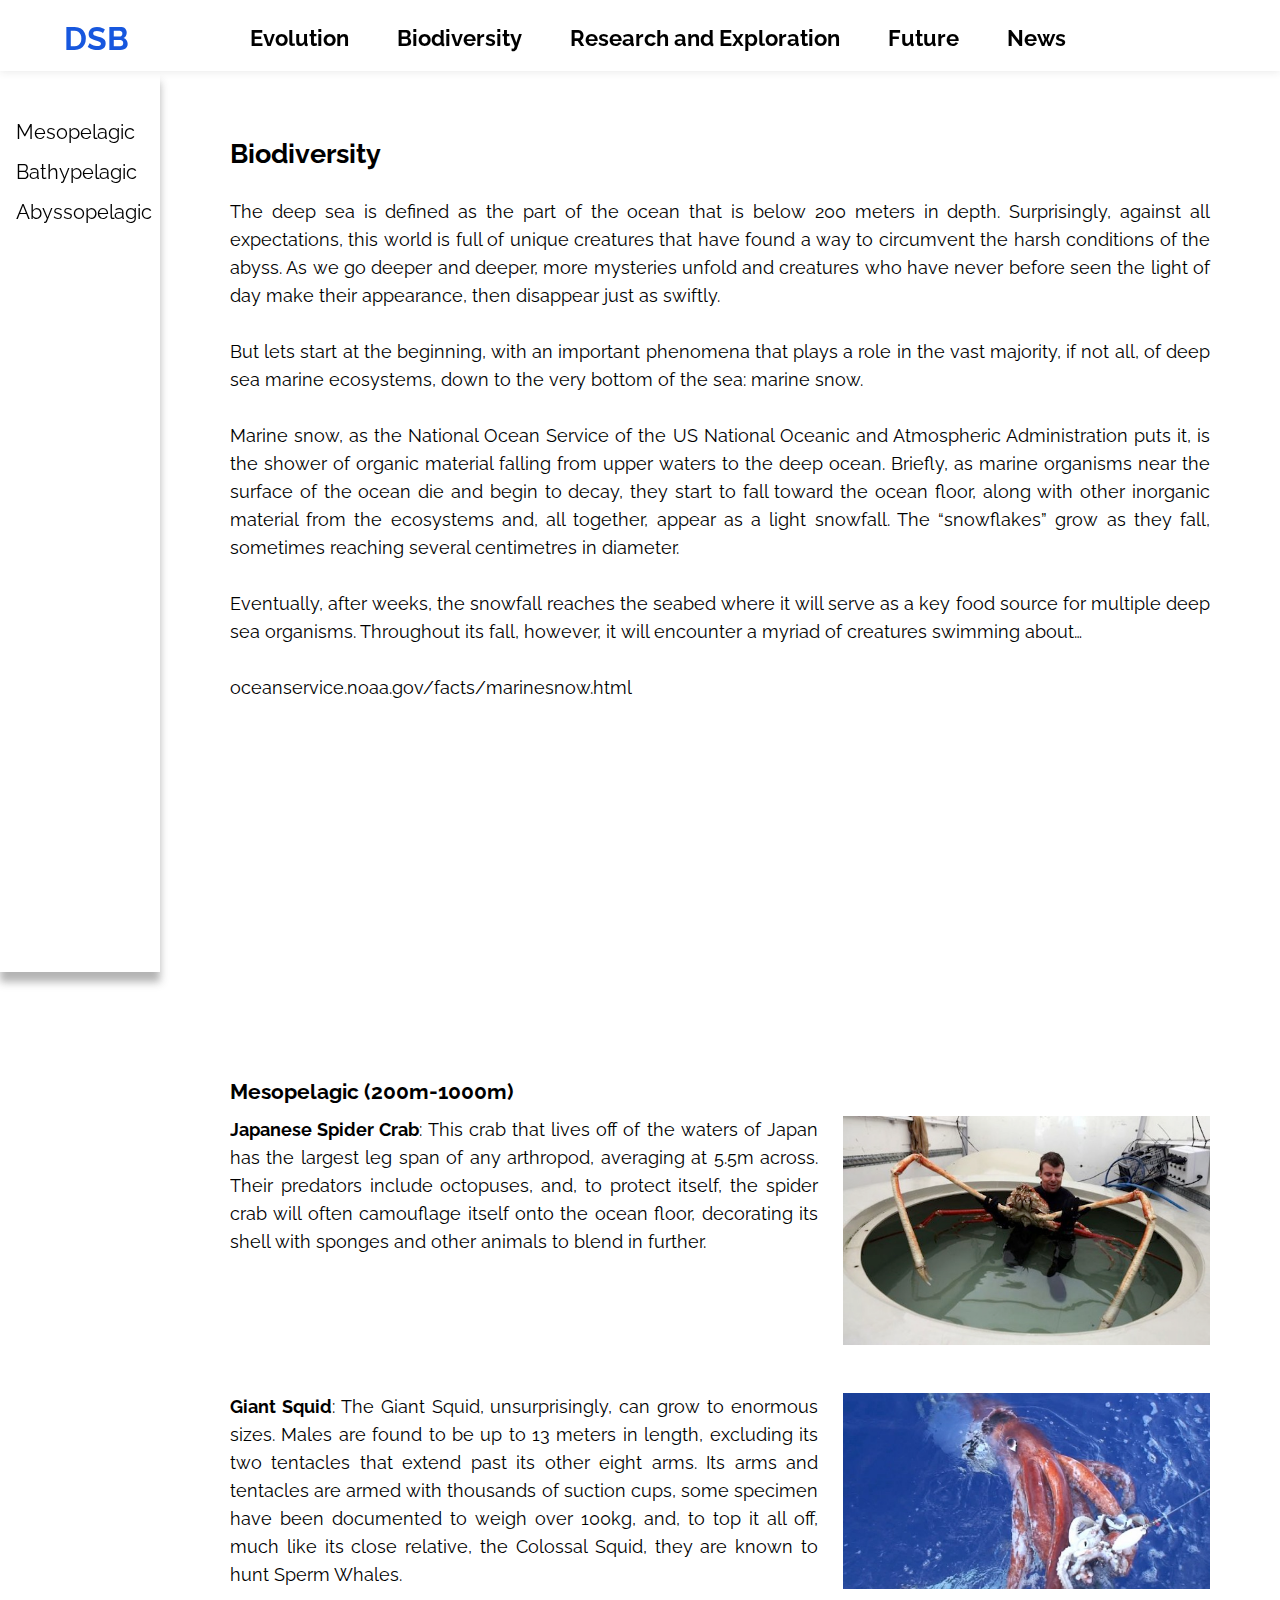
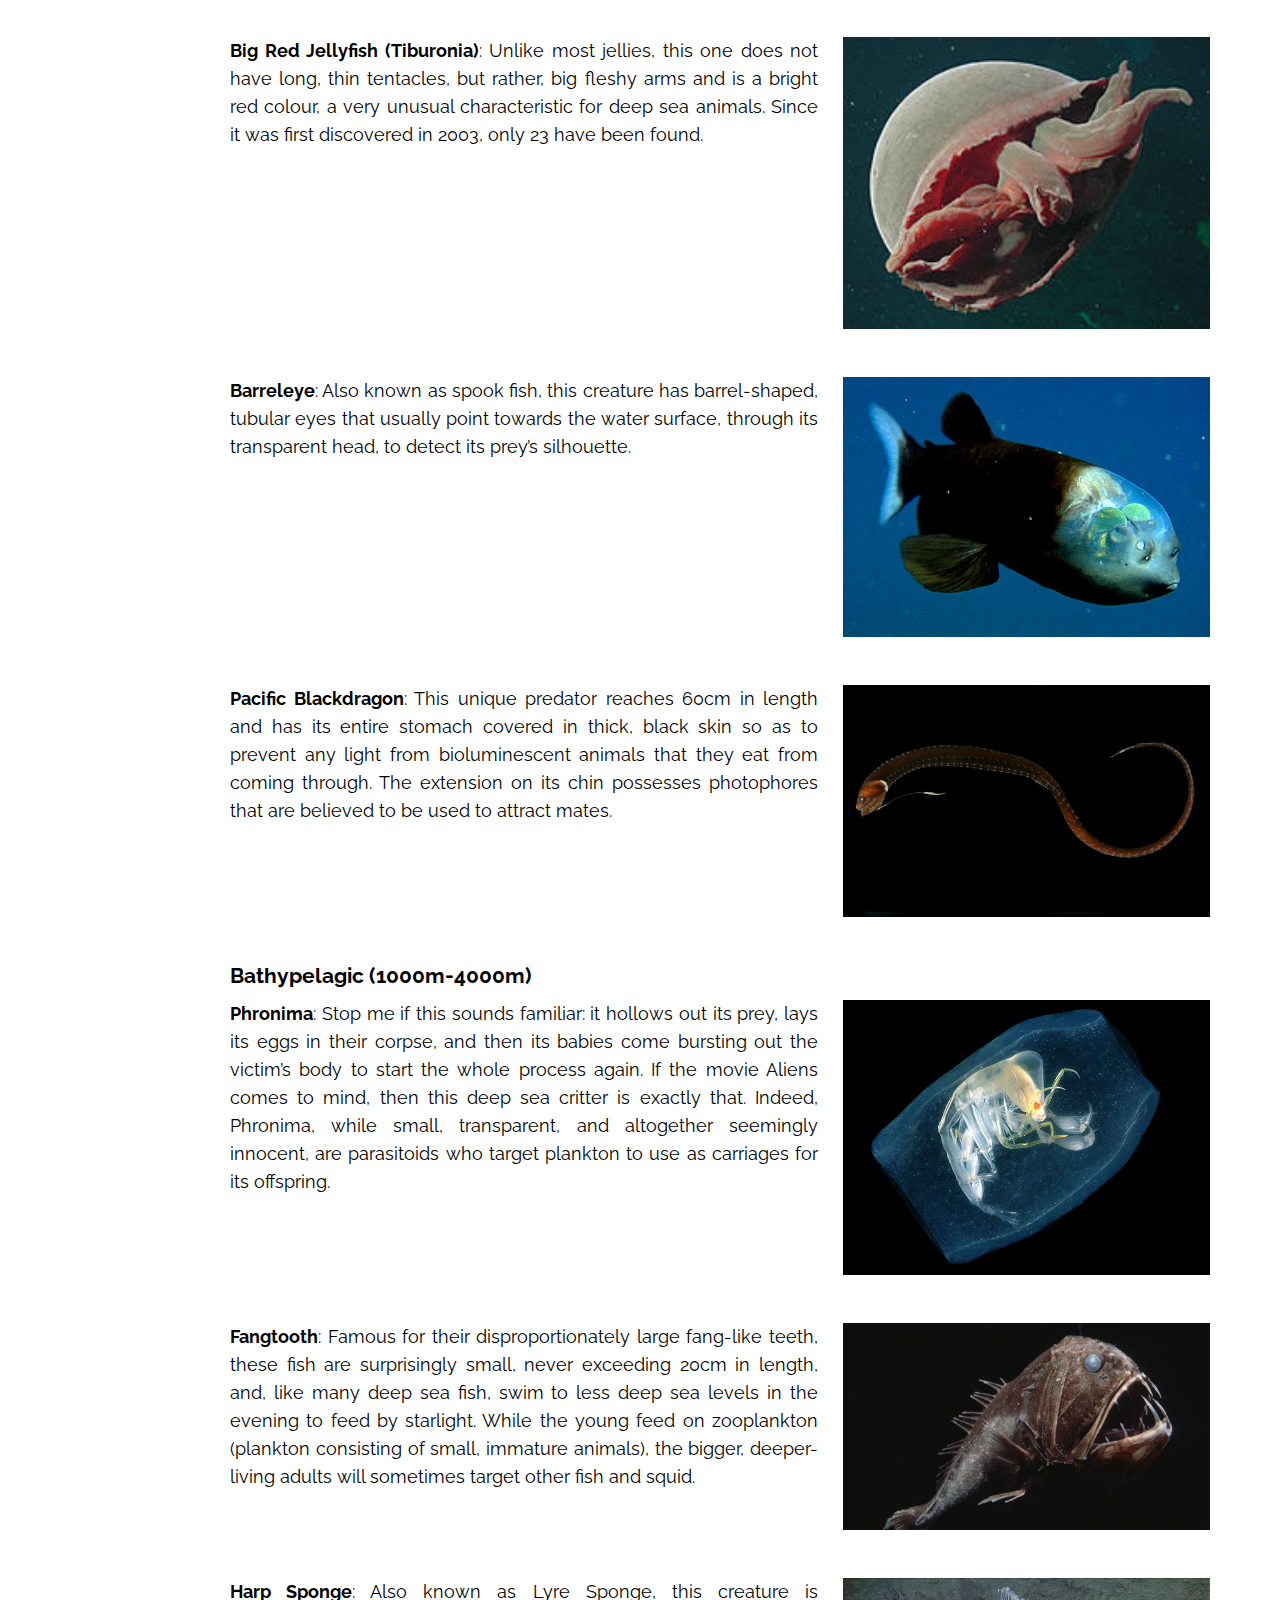
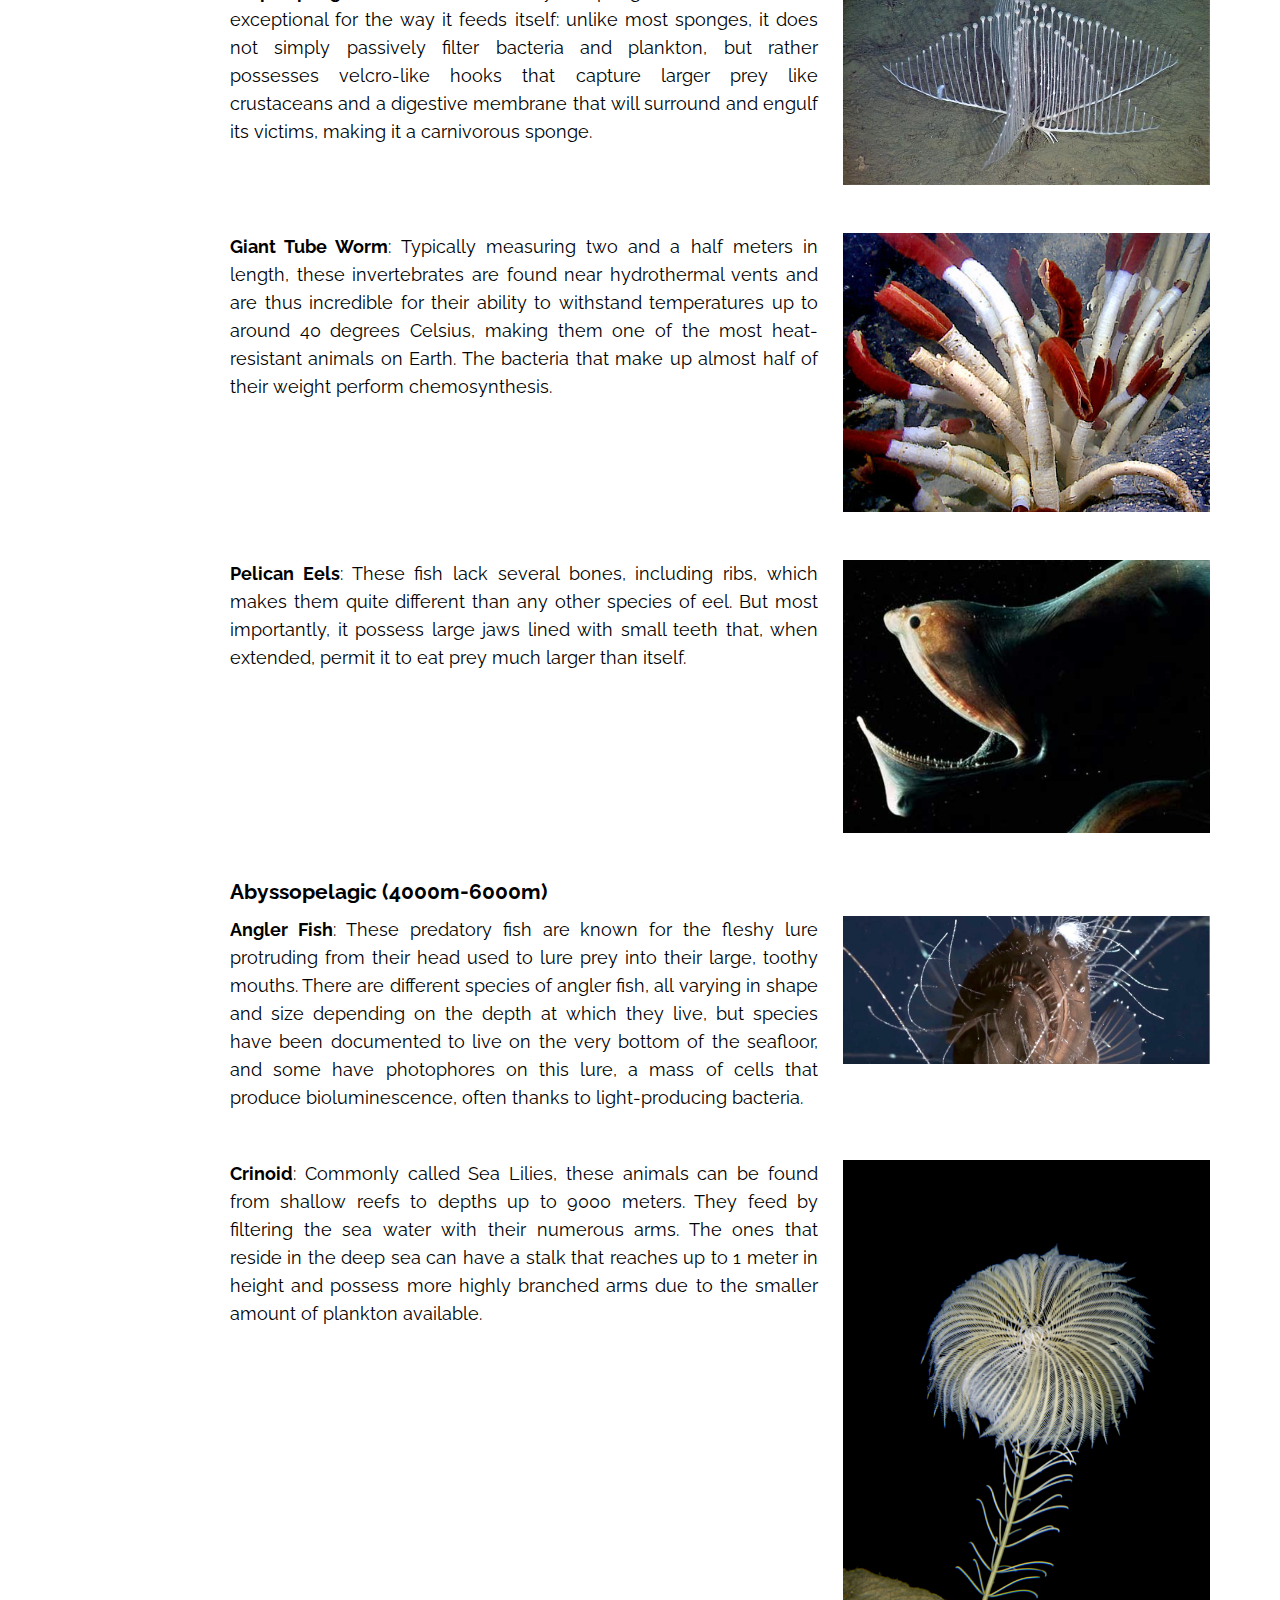
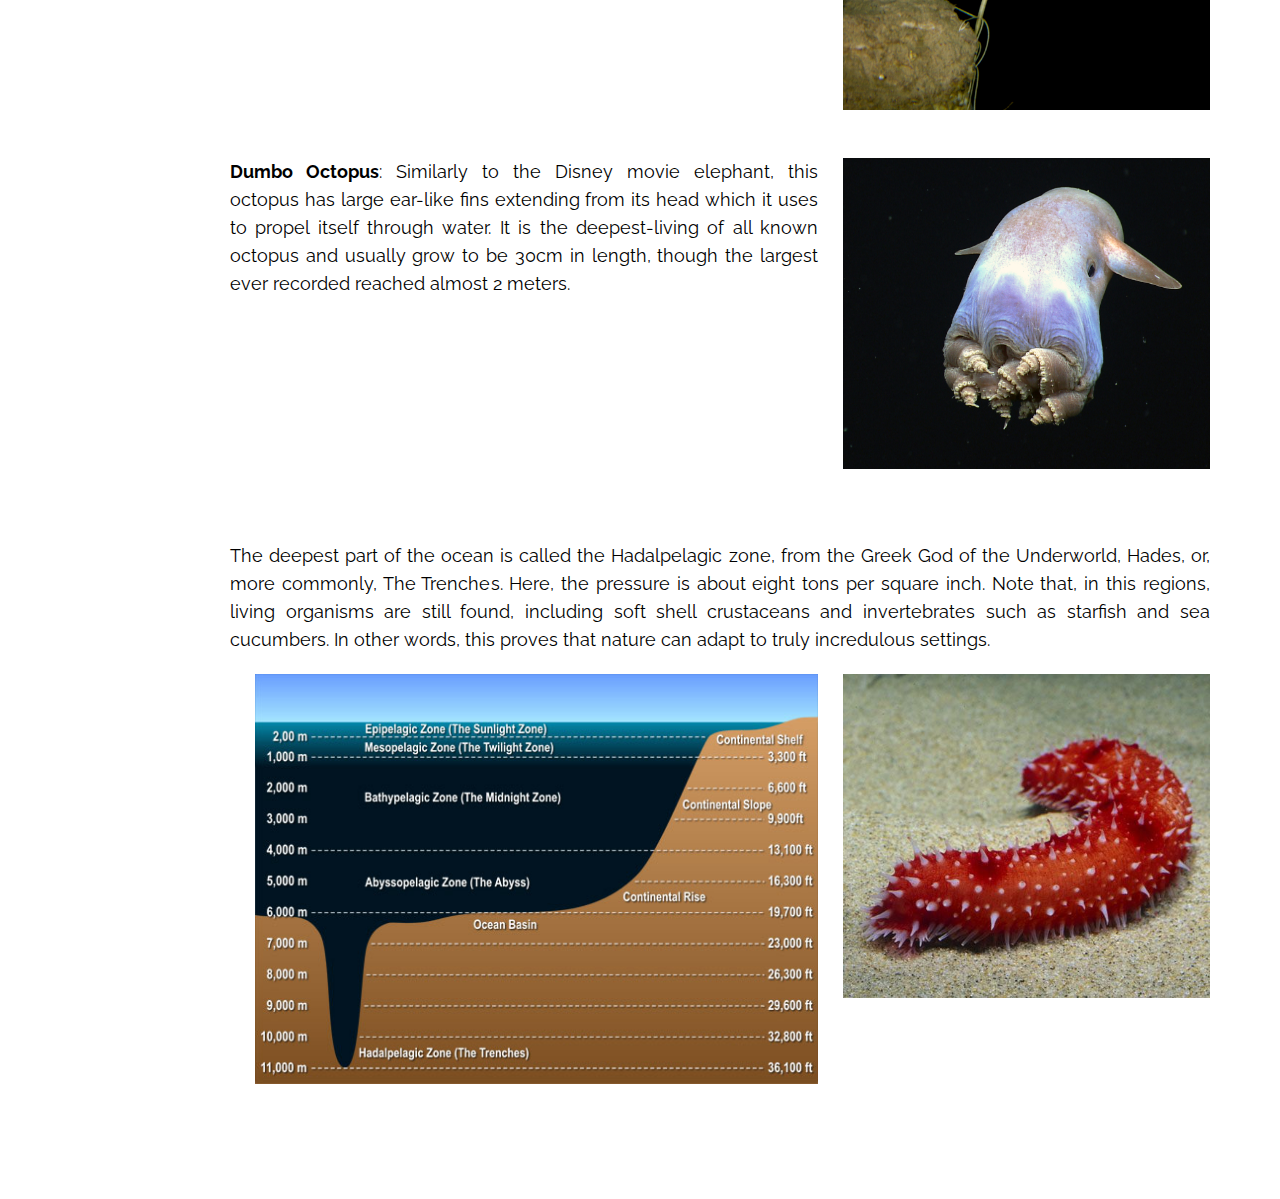
==== commit 77173b12: "Add the links for each animal" ====
--- a/biod.html
+++ b/biod.html
@@ -66,6 +66,10 @@
           however, it will encounter a myriad of creatures swimming about…
         </p>
         <br />
+        <p>
+          <a href="https://oceanservice.noaa.gov/facts/marinesnow.html">oceanservice.noaa.gov/facts/marinesnow.html</a>
+        </p>
+        <br />
         <figure>
           <iframe width="560" height="315" src="https://www.youtube.com/embed/r8rSC9mX328"
             frameborder="0" allow="autoplay; encrypted-media" allowfullscreen></iframe>
@@ -76,7 +80,7 @@
         <div class="animal_extract">
           <img class="img_right" src="content/Japanese_Spider_Crab1.jpg" alt="japanese spider crab" width="80%" height="80%"/>
           <p>
-            <span class="animal_name">Japanese Spider Crab</span>: This crab that lives
+            <a href="https://en.wikipedia.org/wiki/Japanese_spider_crab"><span class="animal_name">Japanese Spider Crab</span></a>: This crab that lives
             off of the waters of Japan has the largest leg span of any arthropod, averaging at 5.5m across. Their
             predators include octopuses, and, to protect itself, the spider crab will
             often camouflage itself onto the ocean floor, decorating its shell with
@@ -87,7 +91,7 @@
         <div class="clear_both animal_extract">
           <img class="img_right" src="content/Photo-3-full_0.jpg" alt="giant squid" width="60%" height="60%"/>
           <p>
-            <span class="animal_name">Giant Squid</span>: The Giant Squid, unsurprisingly, can grow to
+            <a href="https://en.wikipedia.org/wiki/Giant_squid"><span class="animal_name">Giant Squid</span></a>: The Giant Squid, unsurprisingly, can grow to
             enormous sizes. Males are found to be up to 13 meters in length, excluding its two tentacles
             that extend past its other eight arms. Its arms and tentacles are armed with thousands of
             suction cups, some specimen have been documented to weigh over 100kg, and, to top it all
@@ -98,7 +102,7 @@
         <div class="clear_both animal_extract">
           <img class="img_right" src="content/220px-Tiburonia_granrojo-_noaa_expl0827.jpg" alt="big red jellyfish"/>
           <p>
-            <span class="animal_name">Big Red Jellyfish (Tiburonia)</span>: Unlike most jellies,
+            <a href="https://en.wikipedia.org/wiki/Tiburonia"><span class="animal_name">Big Red Jellyfish (Tiburonia)</span></a>: Unlike most jellies,
             this one does not have long, thin tentacles, but rather, big fleshy arms and is a bright red colour,
             a very unusual characteristic for deep sea animals. Since it was first
             discovered in 2003, only 23 have been found.
@@ -108,7 +112,7 @@
         <div class="clear_both animal_extract">
           <img class="img_right" src="content/barreleye1-350.jpg" alt="barreleye"/>
           <p>
-            <span class="animal_name">Barreleye</span>: Also known as spook fish, this creature has barrel-shaped, tubular
+            <a href="https://en.wikipedia.org/wiki/Barreleye"><span class="animal_name">Barreleye</span></a>: Also known as spook fish, this creature has barrel-shaped, tubular
             eyes that usually point towards the water surface, through its transparent
             head, to detect its prey’s silhouette.
           </p>
@@ -117,7 +121,7 @@
         <div class="clear_both animal_extract">
           <img class="img_right" src="content/blackdragon.jpg" alt="blackdragon" width="30%" height="30%"/>
           <p>
-            <span class="animal_name">Pacific Blackdragon</span>: This unique predator reaches
+            <a href="http://oceana.org/marine-life/ocean-fishes/pacific-blackdragon"><span class="animal_name">Pacific Blackdragon</span></a>: This unique predator reaches
             60cm in length and has its entire stomach covered in thick, black skin so as to
             prevent any light from bioluminescent animals that they eat from coming through.
             The extension on its chin possesses photophores that are believed to be used to attract mates.
@@ -129,7 +133,7 @@
         <div class="animal_extract">
           <img class="img_right" src="content/pelagic-amphipod-phronima-008.jpg" alt="phronima" width="60%" height="60%"/>
           <p>
-            <span class="animal_name">Phronima</span>: Stop me if this sounds familiar: it
+            <a href="https://en.wikipedia.org/wiki/Phronima"><span class="animal_name">Phronima</span></a>: Stop me if this sounds familiar: it
             hollows out its prey, lays its eggs in their corpse, and then its babies come
             bursting out the victim’s body to start the whole process again. If the movie
             Aliens comes to mind, then this deep sea critter is exactly that. Indeed, Phronima,
@@ -141,7 +145,7 @@
         <div class="clear_both animal_extract">
           <img class="img_right" src="content/fangtooth.jpg" alt="fangtooth" width="50%" height="50%"/>
           <p>
-            <span class="animal_name">Fangtooth</span>: Famous for their disproportionately large
+            <a href="https://en.wikipedia.org/wiki/Fangtooth"><span class="animal_name">Fangtooth</span></a>: Famous for their disproportionately large
             fang-like teeth, these fish are surprisingly small, never exceeding 20cm in length, and,
             like many deep sea fish, swim to less deep sea levels in the evening to feed by starlight.
             While the young feed on zooplankton (plankton consisting of small, immature animals), the
@@ -152,7 +156,7 @@
         <div class="clear_both animal_extract">
           <img class="img_right" src="content/07-chondrocladia-lyra-d-39740656.jpg" alt="harp sponge" width="60%" height="60%"/>
           <p>
-            <span class="animal_name">Harp Sponge</span>: Also known as Lyre Sponge, this creature
+            <a href="https://en.wikipedia.org/wiki/Chondrocladia_lyra"><span class="animal_name">Harp Sponge</span></a>: Also known as Lyre Sponge, this creature
             is exceptional for the way it feeds itself: unlike most sponges, it does not simply passively
             filter bacteria and plankton, but rather possesses velcro-like hooks that capture larger prey
             like crustaceans and a digestive membrane that will surround and engulf its victims, making
@@ -163,7 +167,7 @@
         <div class="clear_both animal_extract">
           <img class="img_right" src="content/sea-gallery-08-20-se32.jpg" alt="giant tube worm" width="60%" height="60%"/>
           <p>
-            <span class="animal_name">Giant Tube Worm</span>: Typically measuring two and a half
+            <a href="https://en.wikipedia.org/wiki/Riftia_pachyptila"><span class="animal_name">Giant Tube Worm</span></a>: Typically measuring two and a half
             meters in length, these invertebrates are found near hydrothermal vents and are thus
             incredible for their ability to withstand temperatures up to around 40 degrees Celsius,
             making them one of the most heat-resistant animals on Earth. The bacteria that make up
@@ -174,7 +178,7 @@
         <div class="clear_both animal_extract">
           <img class="img_right" src="content/gulper-eel-dark-deep.jpg" alt="Pelican Eel" width="50%" height="50%"/>
           <p>
-            <span class="animal_name">Pelican Eels</span>: These fish lack several bones, including
+            <a href="https://en.wikipedia.org/wiki/Pelican_eel"><span class="animal_name">Pelican Eels</span></a>: These fish lack several bones, including
             ribs, which makes them quite different than any other species of eel. But most importantly,
             it possess large jaws lined with small teeth that, when extended, permit it to eat prey much
             larger than itself.
@@ -187,7 +191,7 @@
           <img class="img_right" src="content/up-close-angler-fish-croppedandlightened_1024.jpg" alt="angler fish"
             width="40%" height="40%"/>
           <p>
-            <span class="animal_name">Angler Fish</span>: These predatory fish are known for the fleshy
+            <a href="https://en.wikipedia.org/wiki/Anglerfish"><span class="animal_name">Angler Fish</span></a>: These predatory fish are known for the fleshy
             lure protruding from their head used to lure prey into their large, toothy mouths. There are
             different species of angler fish, all varying in shape and size depending on the depth at
             which they live, but species have been documented to live on the very bottom of the seafloor,
@@ -199,7 +203,7 @@
         <div class="clear_both animal_extract">
           <img class="img_right" src="content/sealily.jpg" alt="Crinoid" width="30%" height="30%"/>
           <p>
-            <span class="animal_name">Crinoid</span>: Commonly called Sea Lilies, these animals can be found from shallow
+            <a href="https://en.wikipedia.org/wiki/Crinoid"><span class="animal_name">Crinoid</span></a>: Commonly called Sea Lilies, these animals can be found from shallow
             reefs to depths up to 9000 meters. They feed by filtering the sea water with their numerous
             arms. The ones that reside in the deep sea can have a stalk that reaches up to 1 meter in height
             and possess more highly branched arms due to the smaller amount of plankton available.
@@ -209,7 +213,7 @@
         <div class="clear_both animal_extract">
           <img class="img_right" src="content/Dumbo-hires_(cropped).jpg" alt="Dumbo Octopus" width="30%" height="30%"/>
           <p>
-            <span class="animal_name">Dumbo Octopus</span>: Similarly to the Disney movie
+            <a href="https://en.wikipedia.org/wiki/Grimpoteuthis"><span class="animal_name">Dumbo Octopus</span></a>: Similarly to the Disney movie
             elephant, this octopus has large ear-like fins extending from its head which it
             uses to propel itself through water. It is the deepest-living of all known octopus
             and usually grow to be 30cm in length, though the largest ever recorded reached
